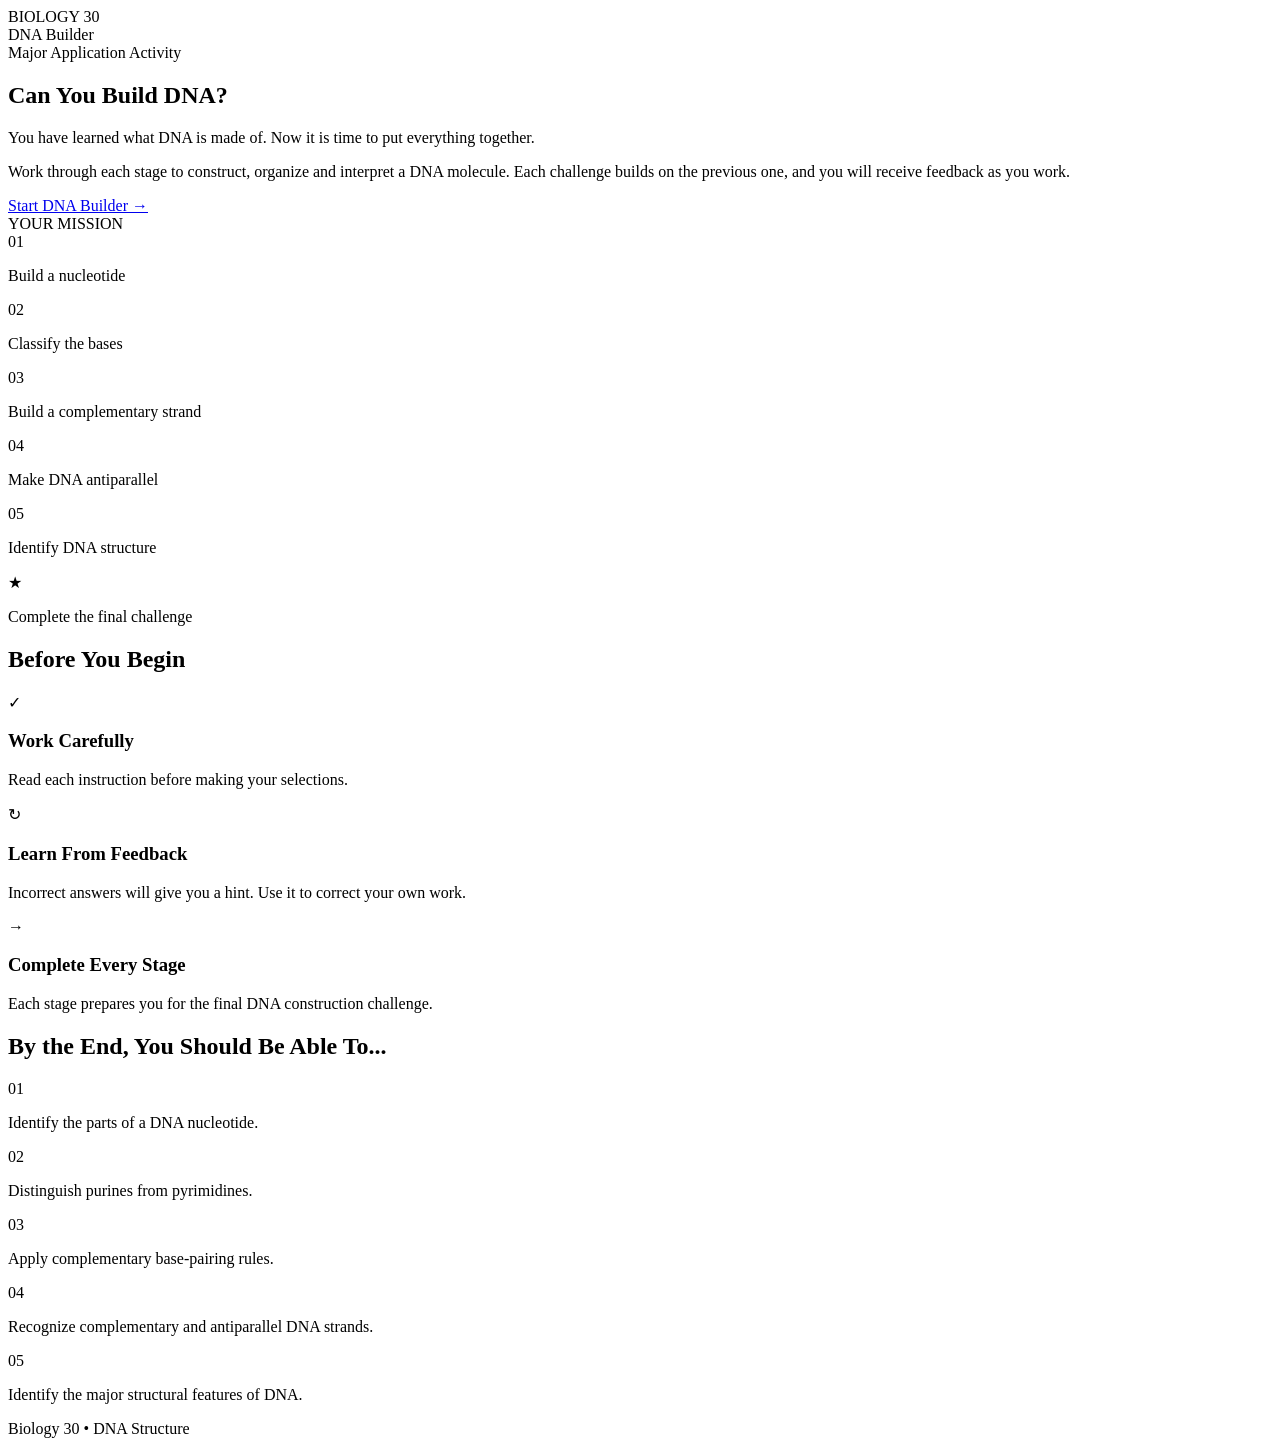
==== index.html @ e229ccb0 "Create index.html" ====
<!DOCTYPE html>
<html lang="en">
<head>
  <meta charset="UTF-8">
  <meta name="viewport" content="width=device-width, initial-scale=1.0">

  <title>Bio 30 DNA Builder</title>

  <link rel="stylesheet" href="style.css">
</head>

<body>

  <header class="site-header">
    <div class="header-inner">
      <div class="course-label">BIOLOGY 30</div>
      <div class="site-title">DNA Builder</div>
    </div>
  </header>


  <main class="home-page">

    <section class="hero">

      <div class="hero-text">

        <span class="eyebrow">Major Application Activity</span>

        <h1>Can You Build DNA?</h1>

        <p class="hero-intro">
          You have learned what DNA is made of. Now it is time to put
          everything together.
        </p>

        <p>
          Work through each stage to construct, organize and interpret
          a DNA molecule. Each challenge builds on the previous one,
          and you will receive feedback as you work.
        </p>

        <a href="stage1.html" class="primary-button">
          Start DNA Builder →
        </a>

      </div>


      <div class="dna-preview" aria-label="DNA molecule illustration">

        <div class="dna-label">YOUR MISSION</div>

        <div class="mission-card">
          <span class="mission-number">01</span>
          <p>Build a nucleotide</p>
        </div>

        <div class="mission-card">
          <span class="mission-number">02</span>
          <p>Classify the bases</p>
        </div>

        <div class="mission-card">
          <span class="mission-number">03</span>
          <p>Build a complementary strand</p>
        </div>

        <div class="mission-card">
          <span class="mission-number">04</span>
          <p>Make DNA antiparallel</p>
        </div>

        <div class="mission-card">
          <span class="mission-number">05</span>
          <p>Identify DNA structure</p>
        </div>

        <div class="mission-card final-card">
          <span class="mission-number">★</span>
          <p>Complete the final challenge</p>
        </div>

      </div>

    </section>


    <section class="before-you-begin">

      <h2>Before You Begin</h2>

      <div class="instruction-grid">

        <div class="instruction-card">
          <div class="instruction-icon">✓</div>
          <h3>Work Carefully</h3>
          <p>
            Read each instruction before making your selections.
          </p>
        </div>

        <div class="instruction-card">
          <div class="instruction-icon">↻</div>
          <h3>Learn From Feedback</h3>
          <p>
            Incorrect answers will give you a hint. Use it to correct
            your own work.
          </p>
        </div>

        <div class="instruction-card">
          <div class="instruction-icon">→</div>
          <h3>Complete Every Stage</h3>
          <p>
            Each stage prepares you for the final DNA construction
            challenge.
          </p>
        </div>

      </div>

    </section>


    <section class="learning-targets">

      <h2>By the End, You Should Be Able To...</h2>

      <div class="target-list">

        <div class="target">
          <span>01</span>
          <p>Identify the parts of a DNA nucleotide.</p>
        </div>

        <div class="target">
          <span>02</span>
          <p>Distinguish purines from pyrimidines.</p>
        </div>

        <div class="target">
          <span>03</span>
          <p>Apply complementary base-pairing rules.</p>
        </div>

        <div class="target">
          <span>04</span>
          <p>Recognize complementary and antiparallel DNA strands.</p>
        </div>

        <div class="target">
          <span>05</span>
          <p>Identify the major structural features of DNA.</p>
        </div>

      </div>

    </section>

  </main>


  <footer>
    Biology 30 • DNA Structure
  </footer>

  <script src="script.js"></script>

</body>
</html>
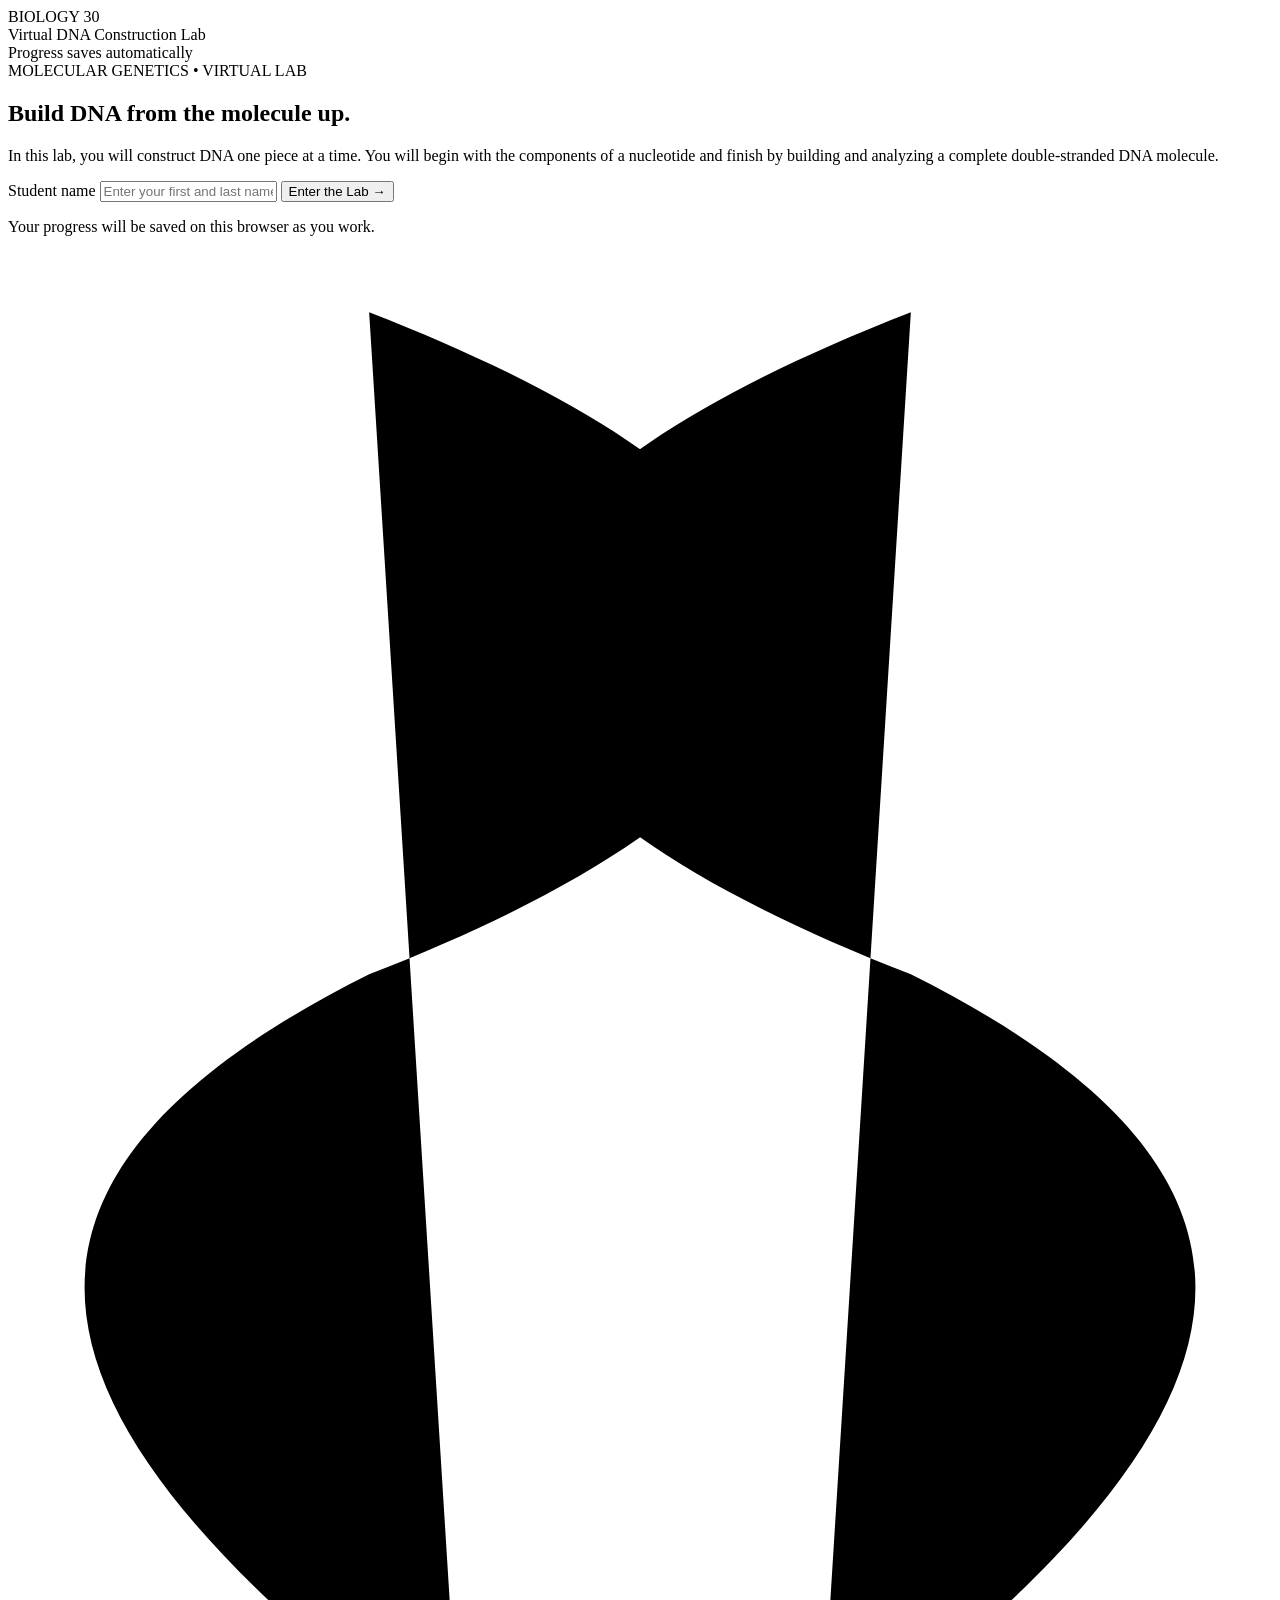
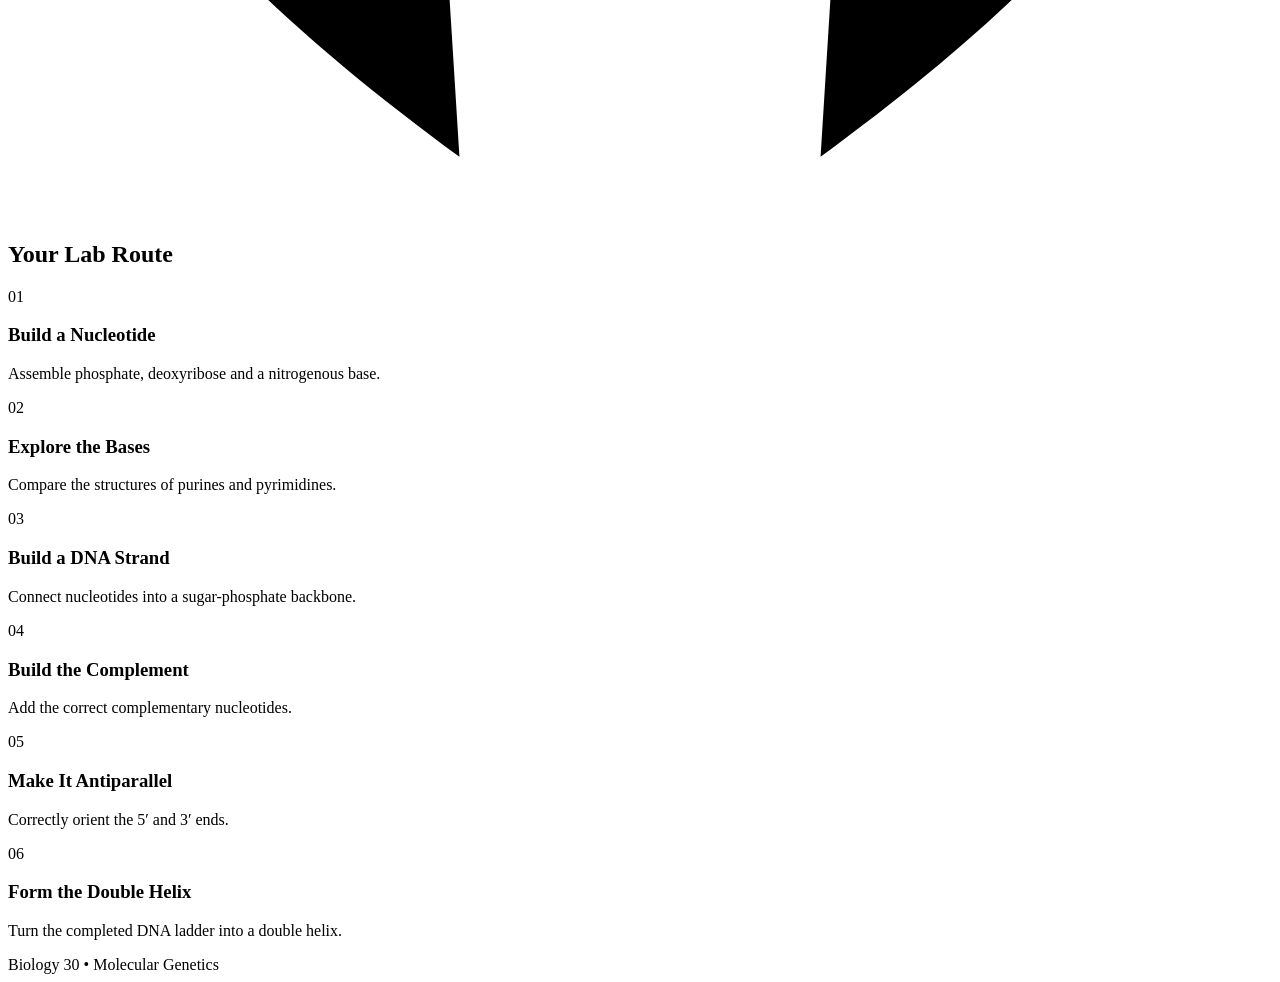
==== commit 84ad19fc: "Update index.html" ====
--- a/index.html
+++ b/index.html
@@ -1,171 +1,176 @@
 <!DOCTYPE html>
 <html lang="en">
+
 <head>
   <meta charset="UTF-8">
   <meta name="viewport" content="width=device-width, initial-scale=1.0">
 
-  <title>Bio 30 DNA Builder</title>
+  <title>Biology 30 | Virtual DNA Construction Lab</title>
 
   <link rel="stylesheet" href="style.css">
 </head>
 
-<body>
+<body data-page="home">
 
-  <header class="site-header">
-    <div class="header-inner">
+<header class="site-header">
+
+  <div class="header-inner">
+
+    <div>
       <div class="course-label">BIOLOGY 30</div>
-      <div class="site-title">DNA Builder</div>
+      <div class="site-title">Virtual DNA Construction Lab</div>
     </div>
-  </header>
+
+    <div class="save-status" id="save-status">
+      Progress saves automatically
+    </div>
+
+  </div>
+
+</header>
 
 
-  <main class="home-page">
+<main class="home-page">
 
-    <section class="hero">
+  <section class="hero">
 
-      <div class="hero-text">
+    <div class="hero-content">
 
-        <span class="eyebrow">Major Application Activity</span>
+      <span class="eyebrow">
+        MOLECULAR GENETICS • VIRTUAL LAB
+      </span>
 
-        <h1>Can You Build DNA?</h1>
+      <h1>
+        Build DNA from the molecule up.
+      </h1>
 
-        <p class="hero-intro">
-          You have learned what DNA is made of. Now it is time to put
-          everything together.
+      <p class="hero-intro">
+        In this lab, you will construct DNA one piece at a time.
+        You will begin with the components of a nucleotide and finish
+        by building and analyzing a complete double-stranded DNA molecule.
+      </p>
+
+
+      <div class="student-start-card">
+
+        <label for="student-name">
+          Student name
+        </label>
+
+        <input
+          type="text"
+          id="student-name"
+          placeholder="Enter your first and last name"
+          autocomplete="name"
+        >
+
+        <button
+          type="button"
+          id="start-lab"
+          class="primary-button"
+        >
+          Enter the Lab →
+        </button>
+
+        <p class="small-note">
+          Your progress will be saved on this browser as you work.
         </p>
-
-        <p>
-          Work through each stage to construct, organize and interpret
-          a DNA molecule. Each challenge builds on the previous one,
-          and you will receive feedback as you work.
-        </p>
-
-        <a href="stage1.html" class="primary-button">
-          Start DNA Builder →
-        </a>
 
       </div>
 
-
-      <div class="dna-preview" aria-label="DNA molecule illustration">
-
-        <div class="dna-label">YOUR MISSION</div>
-
-        <div class="mission-card">
-          <span class="mission-number">01</span>
-          <p>Build a nucleotide</p>
-        </div>
-
-        <div class="mission-card">
-          <span class="mission-number">02</span>
-          <p>Classify the bases</p>
-        </div>
-
-        <div class="mission-card">
-          <span class="mission-number">03</span>
-          <p>Build a complementary strand</p>
-        </div>
-
-        <div class="mission-card">
-          <span class="mission-number">04</span>
-          <p>Make DNA antiparallel</p>
-        </div>
-
-        <div class="mission-card">
-          <span class="mission-number">05</span>
-          <p>Identify DNA structure</p>
-        </div>
-
-        <div class="mission-card final-card">
-          <span class="mission-number">★</span>
-          <p>Complete the final challenge</p>
-        </div>
-
-      </div>
-
-    </section>
+    </div>
 
 
-    <section class="before-you-begin">
+    <div class="hero-dna-visual">
 
-      <h2>Before You Begin</h2>
+      <svg
+        viewBox="0 0 420 520"
+        class="hero-dna-svg"
+        role="img"
+        aria-label="Simplified DNA double helix"
+      >
 
-      <div class="instruction-grid">
+        <path
+          class="helix-backbone"
+          d="M120 20 C300 90 300 170 120 240 C-20 310 0 390 150 500"
+        />
 
-        <div class="instruction-card">
-          <div class="instruction-icon">✓</div>
-          <h3>Work Carefully</h3>
-          <p>
-            Read each instruction before making your selections.
-          </p>
-        </div>
+        <path
+          class="helix-backbone"
+          d="M300 20 C120 90 120 170 300 240 C440 310 420 390 270 500"
+        />
 
-        <div class="instruction-card">
-          <div class="instruction-icon">↻</div>
-          <h3>Learn From Feedback</h3>
-          <p>
-            Incorrect answers will give you a hint. Use it to correct
-            your own work.
-          </p>
-        </div>
+        <line x1="145" y1="55" x2="275" y2="55" class="helix-rung"/>
+        <line x1="205" y1="110" x2="215" y2="110" class="helix-rung"/>
+        <line x1="270" y1="165" x2="150" y2="165" class="helix-rung"/>
+        <line x1="250" y1="220" x2="170" y2="220" class="helix-rung"/>
+        <line x1="135" y1="280" x2="285" y2="280" class="helix-rung"/>
+        <line x1="185" y1="340" x2="235" y2="340" class="helix-rung"/>
+        <line x1="275" y1="400" x2="145" y2="400" class="helix-rung"/>
+        <line x1="245" y1="460" x2="175" y2="460" class="helix-rung"/>
 
-        <div class="instruction-card">
-          <div class="instruction-icon">→</div>
-          <h3>Complete Every Stage</h3>
-          <p>
-            Each stage prepares you for the final DNA construction
-            challenge.
-          </p>
-        </div>
+      </svg>
 
-      </div>
+    </div>
 
-    </section>
+  </section>
 
 
-    <section class="learning-targets">
 
-      <h2>By the End, You Should Be Able To...</h2>
+  <section class="lab-route">
 
-      <div class="target-list">
+    <h2>Your Lab Route</h2>
 
-        <div class="target">
-          <span>01</span>
-          <p>Identify the parts of a DNA nucleotide.</p>
-        </div>
+    <div class="route-grid">
 
-        <div class="target">
-          <span>02</span>
-          <p>Distinguish purines from pyrimidines.</p>
-        </div>
+      <article class="route-card">
+        <span class="route-number">01</span>
+        <h3>Build a Nucleotide</h3>
+        <p>Assemble phosphate, deoxyribose and a nitrogenous base.</p>
+      </article>
 
-        <div class="target">
-          <span>03</span>
-          <p>Apply complementary base-pairing rules.</p>
-        </div>
+      <article class="route-card">
+        <span class="route-number">02</span>
+        <h3>Explore the Bases</h3>
+        <p>Compare the structures of purines and pyrimidines.</p>
+      </article>
 
-        <div class="target">
-          <span>04</span>
-          <p>Recognize complementary and antiparallel DNA strands.</p>
-        </div>
+      <article class="route-card">
+        <span class="route-number">03</span>
+        <h3>Build a DNA Strand</h3>
+        <p>Connect nucleotides into a sugar-phosphate backbone.</p>
+      </article>
 
-        <div class="target">
-          <span>05</span>
-          <p>Identify the major structural features of DNA.</p>
-        </div>
+      <article class="route-card">
+        <span class="route-number">04</span>
+        <h3>Build the Complement</h3>
+        <p>Add the correct complementary nucleotides.</p>
+      </article>
 
-      </div>
+      <article class="route-card">
+        <span class="route-number">05</span>
+        <h3>Make It Antiparallel</h3>
+        <p>Correctly orient the 5′ and 3′ ends.</p>
+      </article>
 
-    </section>
+      <article class="route-card">
+        <span class="route-number">06</span>
+        <h3>Form the Double Helix</h3>
+        <p>Turn the completed DNA ladder into a double helix.</p>
+      </article>
 
-  </main>
+    </div>
+
+  </section>
+
+</main>
 
 
-  <footer>
-    Biology 30 • DNA Structure
-  </footer>
+<footer>
+  Biology 30 • Molecular Genetics
+</footer>
 
-  <script src="script.js"></script>
+<script src="script.js"></script>
 
 </body>
 </html>
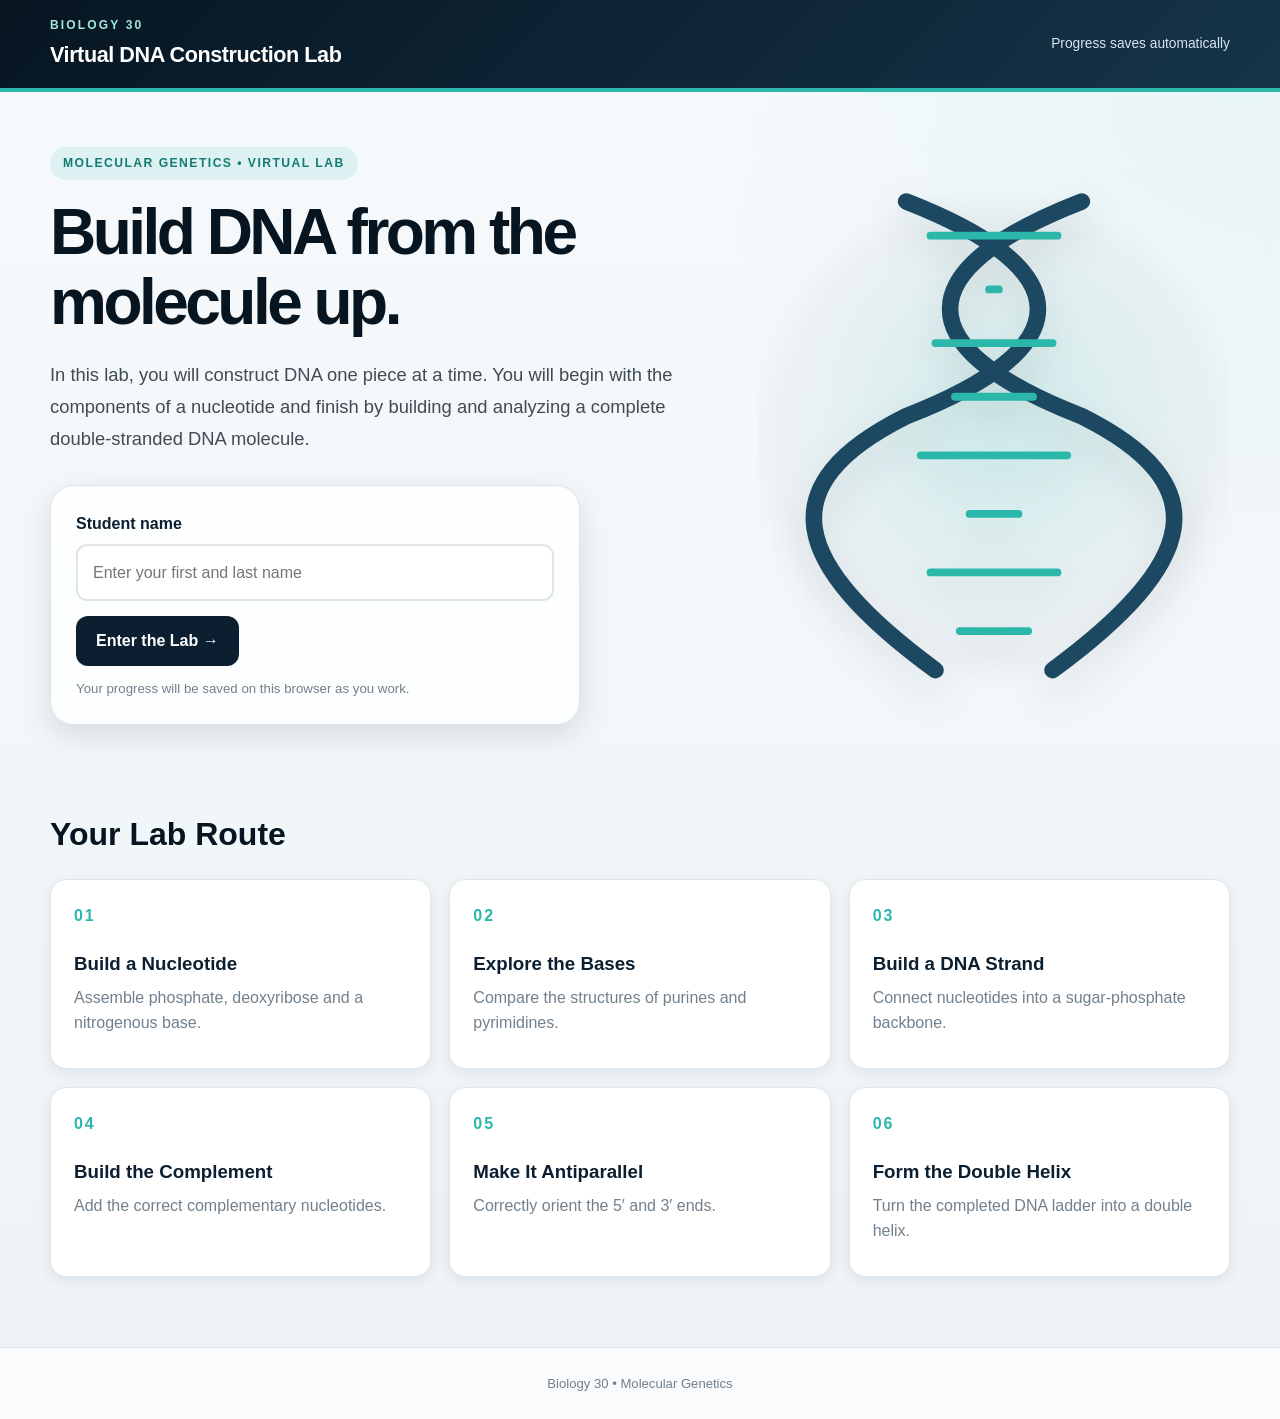
==== commit 5663d755: "Update index.html" ====
--- a/index.html
+++ b/index.html
@@ -53,30 +53,76 @@
 
       <div class="student-start-card">
 
-        <label for="student-name">
-          Student name
-        </label>
-
-        <input
-          type="text"
-          id="student-name"
-          placeholder="Enter your first and last name"
-          autocomplete="name"
-        >
-
-        <button
-          type="button"
-          id="start-lab"
-          class="primary-button"
-        >
-          Enter the Lab →
-        </button>
-
-        <p class="small-note">
-          Your progress will be saved on this browser as you work.
-        </p>
-
-      </div>
+  <!-- SAVED WORK PANEL -->
+  <div id="saved-work-panel" hidden>
+
+    <div class="saved-work-badge">
+      Saved lab found
+    </div>
+
+    <h2>Continue your DNA lab?</h2>
+
+    <p>
+      Saved work was found for:
+      <strong id="saved-student-name"></strong>
+    </p>
+
+    <p class="small-note">
+      Continue the saved lab, or start a new lab for another student.
+    </p>
+
+    <div class="saved-work-actions">
+
+      <button
+        type="button"
+        id="continue-lab"
+        class="primary-button"
+      >
+        Continue Saved Lab →
+      </button>
+
+      <button
+        type="button"
+        id="new-lab"
+        class="secondary-button"
+      >
+        Start New Lab
+      </button>
+
+    </div>
+
+  </div>
+
+
+  <!-- NEW STUDENT PANEL -->
+  <div id="new-student-panel">
+
+    <label for="student-name">
+      Student name
+    </label>
+
+    <input
+      type="text"
+      id="student-name"
+      placeholder="Enter your first and last name"
+      autocomplete="name"
+    >
+
+    <button
+      type="button"
+      id="start-lab"
+      class="primary-button"
+    >
+      Enter the Lab →
+    </button>
+
+    <p class="small-note">
+      Your progress will be saved on this browser as you work.
+    </p>
+
+  </div>
+
+</div>
 
     </div>
 
--- a/style.css
+++ b/style.css
@@ -0,0 +1,2723 @@
+/* =========================================================
+   BIOLOGY 30 — VIRTUAL DNA CONSTRUCTION LAB
+   style.css
+   ========================================================= */
+
+
+/* =========================================================
+   1. ROOT / COLOUR SYSTEM
+   ========================================================= */
+
+:root {
+  --navy-950: #071521;
+  --navy-900: #0b1f30;
+  --navy-850: #10283b;
+  --navy-800: #153449;
+  --navy-700: #1d4861;
+
+  --teal-500: #2bb7a9;
+  --teal-400: #48c9bb;
+  --teal-200: #a5e8df;
+
+  --blue-500: #4c8fd8;
+  --blue-200: #b8d6f4;
+
+  --purple-500: #8869c7;
+  --purple-200: #d5c9ef;
+
+  --gold-500: #d7a84a;
+  --gold-200: #f2ddb0;
+
+  --coral-500: #d96c67;
+  --coral-200: #f1c2bf;
+
+  --green-500: #4ca878;
+  --green-100: #daf0e4;
+
+  --red-500: #c95c63;
+  --red-100: #f7dfe1;
+
+  --amber-500: #c49439;
+  --amber-100: #f6ebd0;
+
+  --white: #ffffff;
+  --off-white: #f7fafc;
+  --paper: #fbfcfd;
+
+  --grey-50: #f7f9fb;
+  --grey-100: #eef2f5;
+  --grey-200: #dfe6eb;
+  --grey-300: #c8d2da;
+  --grey-500: #71808c;
+  --grey-700: #3f4c56;
+  --grey-900: #18212a;
+
+  --shadow-sm: 0 4px 14px rgba(7, 21, 33, 0.08);
+  --shadow-md: 0 10px 30px rgba(7, 21, 33, 0.12);
+  --shadow-lg: 0 18px 48px rgba(7, 21, 33, 0.18);
+
+  --radius-sm: 10px;
+  --radius-md: 16px;
+  --radius-lg: 24px;
+
+  --transition: 180ms ease;
+}
+
+
+/* =========================================================
+   2. GLOBAL RESET
+   ========================================================= */
+
+* {
+  box-sizing: border-box;
+}
+
+html {
+  scroll-behavior: smooth;
+}
+
+body {
+  margin: 0;
+  min-height: 100vh;
+  font-family:
+    Inter,
+    "Segoe UI",
+    Arial,
+    Helvetica,
+    sans-serif;
+  background:
+    radial-gradient(
+      circle at top right,
+      rgba(43, 183, 169, 0.08),
+      transparent 32%
+    ),
+    linear-gradient(
+      180deg,
+      #f7fafc 0%,
+      #edf3f7 100%
+    );
+  color: var(--grey-900);
+  line-height: 1.6;
+}
+
+button,
+input,
+textarea,
+select {
+  font: inherit;
+}
+
+button,
+a {
+  -webkit-tap-highlight-color: transparent;
+}
+
+button {
+  cursor: pointer;
+}
+
+a {
+  color: inherit;
+  text-decoration: none;
+}
+
+svg {
+  display: block;
+}
+
+img,
+svg {
+  max-width: 100%;
+}
+
+h1,
+h2,
+h3,
+p {
+  margin-top: 0;
+}
+
+h1 {
+  line-height: 1.08;
+}
+
+h2,
+h3 {
+  line-height: 1.2;
+}
+
+
+/* =========================================================
+   3. HEADER
+   ========================================================= */
+
+.site-header {
+  background:
+    linear-gradient(
+      135deg,
+      var(--navy-950),
+      var(--navy-800)
+    );
+  color: var(--white);
+  border-bottom: 4px solid var(--teal-500);
+}
+
+.header-inner {
+  width: min(1180px, calc(100% - 40px));
+  margin: 0 auto;
+  min-height: 88px;
+
+  display: flex;
+  align-items: center;
+  justify-content: space-between;
+  gap: 30px;
+}
+
+.course-label {
+  margin-bottom: 3px;
+  color: var(--teal-200);
+  font-size: 0.75rem;
+  font-weight: 800;
+  letter-spacing: 0.18em;
+}
+
+.site-title {
+  font-size: 1.35rem;
+  font-weight: 750;
+  letter-spacing: -0.02em;
+}
+
+.save-status {
+  display: flex;
+  align-items: center;
+  gap: 12px;
+
+  color: #d8e6ee;
+  font-size: 0.86rem;
+}
+
+#student-display {
+  font-weight: 700;
+  color: var(--white);
+}
+
+
+/* =========================================================
+   4. SHARED PAGE CONTAINERS
+   ========================================================= */
+
+.home-page,
+.lab-page,
+.completion-page {
+  width: min(1180px, calc(100% - 40px));
+  margin: 0 auto;
+}
+
+.lab-page {
+  padding: 42px 0 65px;
+}
+
+.completion-page {
+  padding: 55px 0 70px;
+}
+
+
+/* =========================================================
+   5. HOME PAGE HERO
+   ========================================================= */
+
+.hero {
+  min-height: 590px;
+  display: grid;
+  grid-template-columns: minmax(0, 1.15fr) minmax(330px, 0.85fr);
+  align-items: center;
+  gap: 70px;
+  padding: 55px 0 45px;
+}
+
+.hero-content {
+  max-width: 690px;
+}
+
+.eyebrow,
+.stage-number,
+.completion-label {
+  display: inline-flex;
+  align-items: center;
+
+  margin-bottom: 18px;
+  padding: 7px 13px;
+
+  border-radius: 999px;
+
+  background: rgba(43, 183, 169, 0.12);
+  color: #147b73;
+
+  font-size: 0.76rem;
+  font-weight: 850;
+  letter-spacing: 0.12em;
+}
+
+.hero h1 {
+  max-width: 690px;
+  margin-bottom: 22px;
+
+  color: var(--navy-950);
+  font-size: clamp(2.8rem, 5vw, 5rem);
+  letter-spacing: -0.055em;
+}
+
+.hero-intro {
+  max-width: 670px;
+  margin-bottom: 30px;
+
+  color: var(--grey-700);
+  font-size: 1.15rem;
+  line-height: 1.75;
+}
+
+
+/* =========================================================
+   6. STUDENT START CARD
+   ========================================================= */
+
+.student-start-card {
+  max-width: 530px;
+  padding: 25px;
+
+  border: 1px solid var(--grey-200);
+  border-radius: var(--radius-lg);
+
+  background: rgba(255, 255, 255, 0.88);
+  box-shadow: var(--shadow-md);
+}
+
+.student-start-card label {
+  display: block;
+  margin-bottom: 7px;
+
+  color: var(--navy-900);
+  font-weight: 750;
+}
+
+.student-start-card input {
+  width: 100%;
+  margin-bottom: 15px;
+  padding: 14px 15px;
+
+  border: 2px solid var(--grey-200);
+  border-radius: 12px;
+
+  background: var(--white);
+  color: var(--grey-900);
+
+  outline: none;
+  transition: border-color var(--transition), box-shadow var(--transition);
+}
+
+.student-start-card input:focus {
+  border-color: var(--teal-500);
+  box-shadow: 0 0 0 4px rgba(43, 183, 169, 0.12);
+}
+
+.small-note {
+  margin: 12px 0 0;
+  color: var(--grey-500);
+  font-size: 0.83rem;
+}
+
+
+/* =========================================================
+   7. HOME DNA HERO VISUAL
+   ========================================================= */
+
+.hero-dna-visual {
+  min-height: 500px;
+  display: flex;
+  align-items: center;
+  justify-content: center;
+
+  padding: 20px;
+
+  border-radius: 34px;
+
+  background:
+    radial-gradient(
+      circle,
+      rgba(43, 183, 169, 0.16),
+      rgba(11, 31, 48, 0.03) 60%,
+      transparent 70%
+    );
+}
+
+.hero-dna-svg {
+  width: min(100%, 410px);
+  filter: drop-shadow(0 16px 18px rgba(7, 21, 33, 0.10));
+}
+
+.helix-backbone {
+  fill: none;
+  stroke: var(--navy-700);
+  stroke-width: 17;
+  stroke-linecap: round;
+}
+
+.helix-rung {
+  stroke: var(--teal-500);
+  stroke-width: 8;
+  stroke-linecap: round;
+}
+
+
+/* =========================================================
+   8. LAB ROUTE
+   ========================================================= */
+
+.lab-route {
+  padding: 45px 0 70px;
+}
+
+.lab-route > h2 {
+  margin-bottom: 25px;
+  color: var(--navy-950);
+  font-size: 2rem;
+}
+
+.route-grid {
+  display: grid;
+  grid-template-columns: repeat(3, 1fr);
+  gap: 18px;
+}
+
+.route-card {
+  min-height: 190px;
+  padding: 23px;
+
+  border: 1px solid var(--grey-200);
+  border-radius: var(--radius-md);
+
+  background: var(--white);
+  box-shadow: var(--shadow-sm);
+
+  transition:
+    transform var(--transition),
+    box-shadow var(--transition),
+    border-color var(--transition);
+}
+
+.route-card:hover {
+  transform: translateY(-3px);
+  border-color: var(--teal-200);
+  box-shadow: var(--shadow-md);
+}
+
+.route-number {
+  display: inline-block;
+  margin-bottom: 25px;
+
+  color: var(--teal-500);
+  font-weight: 900;
+  letter-spacing: 0.12em;
+}
+
+.route-card h3 {
+  margin-bottom: 9px;
+  color: var(--navy-900);
+}
+
+.route-card p {
+  margin-bottom: 0;
+  color: var(--grey-500);
+}
+
+
+/* =========================================================
+   9. PROGRESS BAR
+   ========================================================= */
+
+.progress-wrapper {
+  width: min(1180px, calc(100% - 40px));
+  margin: 30px auto 0;
+}
+
+.progress-label {
+  display: flex;
+  justify-content: space-between;
+  gap: 20px;
+
+  margin-bottom: 8px;
+
+  color: var(--grey-700);
+  font-size: 0.86rem;
+}
+
+.progress-bar {
+  width: 100%;
+  height: 9px;
+
+  overflow: hidden;
+
+  border-radius: 999px;
+
+  background: var(--grey-200);
+}
+
+.progress-fill {
+  height: 100%;
+  border-radius: inherit;
+
+  background:
+    linear-gradient(
+      90deg,
+      var(--teal-500),
+      #67d1c6
+    );
+
+  transition: width 500ms ease;
+}
+
+.progress-1 { width: 16.66%; }
+.progress-2 { width: 33.33%; }
+.progress-3 { width: 50%; }
+.progress-4 { width: 66.66%; }
+.progress-5 { width: 83.33%; }
+.progress-6 { width: 100%; }
+
+
+/* =========================================================
+   10. STAGE HEADINGS
+   ========================================================= */
+
+.stage-heading {
+  max-width: 820px;
+  margin-bottom: 35px;
+}
+
+.stage-heading h1 {
+  margin-bottom: 15px;
+
+  color: var(--navy-950);
+  font-size: clamp(2.25rem, 4vw, 3.5rem);
+  letter-spacing: -0.04em;
+}
+
+.stage-heading p {
+  margin-bottom: 0;
+
+  color: var(--grey-700);
+  font-size: 1.05rem;
+  line-height: 1.75;
+}
+
+.final-heading .stage-number {
+  background: rgba(215, 168, 74, 0.18);
+  color: #87631e;
+}
+
+
+/* =========================================================
+   11. SHARED LAB PANELS
+   ========================================================= */
+
+.lab-workspace,
+.base-lab,
+.strand-lab,
+.double-strand-lab,
+.orientation-lab,
+.helix-lab,
+.final-lab-workspace {
+  margin-bottom: 32px;
+  padding: 28px;
+
+  border: 1px solid var(--grey-200);
+  border-radius: var(--radius-lg);
+
+  background: rgba(255, 255, 255, 0.95);
+  box-shadow: var(--shadow-md);
+}
+
+
+/* =========================================================
+   12. STAGE 1 — PARTS TRAY + CONSTRUCTION
+   ========================================================= */
+
+.lab-workspace {
+  display: grid;
+  grid-template-columns: 290px minmax(0, 1fr);
+  gap: 28px;
+}
+
+.parts-tray {
+  padding: 20px;
+
+  border: 1px solid var(--grey-200);
+  border-radius: var(--radius-md);
+
+  background: var(--grey-50);
+}
+
+.parts-tray h2 {
+  margin-bottom: 6px;
+  color: var(--navy-900);
+  font-size: 1.1rem;
+}
+
+.parts-tray > p {
+  margin-bottom: 20px;
+  color: var(--grey-500);
+  font-size: 0.88rem;
+}
+
+.molecule-piece {
+  width: 100%;
+  display: grid;
+  grid-template-columns: 76px 1fr;
+  align-items: center;
+  gap: 14px;
+
+  margin-bottom: 12px;
+  padding: 12px;
+
+  border: 2px solid var(--grey-200);
+  border-radius: 14px;
+
+  background: var(--white);
+  color: var(--navy-900);
+
+  text-align: left;
+  font-weight: 700;
+
+  transition:
+    transform var(--transition),
+    border-color var(--transition),
+    background var(--transition);
+}
+
+.molecule-piece:hover,
+.molecule-piece:focus-visible {
+  transform: translateY(-2px);
+  border-color: var(--teal-500);
+  background: #f9fffe;
+}
+
+.molecule-piece svg {
+  width: 68px;
+  height: 68px;
+}
+
+.phosphate-shape {
+  fill: var(--gold-200);
+  stroke: var(--gold-500);
+  stroke-width: 5;
+}
+
+.sugar-shape {
+  fill: var(--blue-200);
+  stroke: var(--blue-500);
+  stroke-width: 5;
+}
+
+.base-shape {
+  stroke-width: 4;
+}
+
+.base-a {
+  background: rgba(43, 183, 169, 0.13);
+  border-color: var(--teal-500);
+  color: #106f68;
+}
+
+.base-t {
+  background: rgba(217, 108, 103, 0.13);
+  border-color: var(--coral-500);
+  color: #9f403c;
+}
+
+.base-c {
+  background: rgba(76, 143, 216, 0.13);
+  border-color: var(--blue-500);
+  color: #2c6aa8;
+}
+
+.base-g {
+  background: rgba(136, 105, 199, 0.13);
+  border-color: var(--purple-500);
+  color: #6549a0;
+}
+
+svg .base-a {
+  fill: var(--teal-200);
+  stroke: var(--teal-500);
+}
+
+.distractor-shape {
+  fill: var(--grey-200);
+  stroke: var(--grey-500);
+  stroke-width: 5;
+}
+
+.molecule-symbol {
+  fill: var(--navy-950);
+  font-size: 29px;
+  font-weight: 900;
+}
+
+.distractor-piece {
+  opacity: 0.72;
+}
+
+.construction-zone {
+  min-height: 430px;
+
+  display: flex;
+  flex-direction: column;
+
+  padding: 25px;
+
+  border: 2px dashed #bdd0da;
+  border-radius: var(--radius-md);
+
+  background:
+    linear-gradient(
+      180deg,
+      #fbfdfe,
+      #f1f6f8
+    );
+}
+
+.workspace-label {
+  margin-bottom: 36px;
+
+  color: var(--grey-500);
+  font-size: 0.78rem;
+  font-weight: 850;
+  letter-spacing: 0.12em;
+  text-transform: uppercase;
+}
+
+.nucleotide-workbench {
+  flex: 1;
+
+  display: flex;
+  align-items: center;
+  justify-content: center;
+  gap: 18px;
+}
+
+.molecule-drop-zone {
+  width: 170px;
+  height: 170px;
+
+  display: flex;
+  align-items: center;
+  justify-content: center;
+
+  padding: 18px;
+
+  border: 3px dashed var(--grey-300);
+  border-radius: 18px;
+
+  background: rgba(255, 255, 255, 0.8);
+
+  color: var(--grey-500);
+  text-align: center;
+
+  transition:
+    border-color var(--transition),
+    background var(--transition),
+    transform var(--transition);
+}
+
+.molecule-drop-zone.drag-over {
+  transform: scale(1.03);
+  border-color: var(--teal-500);
+  background: rgba(43, 183, 169, 0.08);
+}
+
+.molecule-drop-zone.correct {
+  border-style: solid;
+  border-color: var(--green-500);
+  background: var(--green-100);
+}
+
+.molecule-drop-zone.incorrect {
+  border-color: var(--red-500);
+  background: var(--red-100);
+}
+
+.connection-point {
+  color: var(--grey-300);
+  font-size: 2rem;
+  font-weight: 700;
+}
+
+
+/* =========================================================
+   13. STAGE 2 — BASE STRUCTURES
+   ========================================================= */
+
+.base-parts-tray {
+  display: grid;
+  grid-template-columns: repeat(4, 1fr);
+  gap: 15px;
+  margin-bottom: 28px;
+}
+
+.visual-base-card {
+  min-height: 205px;
+
+  display: flex;
+  flex-direction: column;
+  align-items: center;
+  justify-content: center;
+
+  padding: 18px;
+
+  border: 2px solid var(--grey-200);
+  border-radius: var(--radius-md);
+
+  background: var(--white);
+  color: var(--navy-900);
+
+  transition:
+    transform var(--transition),
+    box-shadow var(--transition),
+    border-color var(--transition);
+}
+
+.visual-base-card:hover {
+  transform: translateY(-3px);
+  border-color: var(--teal-500);
+  box-shadow: var(--shadow-sm);
+}
+
+.visual-base-card svg {
+  width: 145px;
+  height: 105px;
+  margin-bottom: 8px;
+}
+
+.visual-base-card strong {
+  margin-bottom: 2px;
+}
+
+.visual-base-card > span {
+  color: var(--grey-500);
+  font-weight: 850;
+}
+
+.ring-shape {
+  fill: rgba(43, 183, 169, 0.11);
+  stroke: var(--navy-700);
+  stroke-width: 5;
+}
+
+.classification-workspace {
+  display: grid;
+  grid-template-columns: 1fr 1fr;
+  gap: 22px;
+
+  margin-bottom: 24px;
+}
+
+.classification-zone {
+  padding: 22px;
+
+  border: 2px solid var(--grey-200);
+  border-radius: var(--radius-md);
+
+  background: var(--grey-50);
+}
+
+.classification-zone h2 {
+  margin-bottom: 5px;
+  color: var(--navy-900);
+}
+
+.ring-key {
+  margin-bottom: 18px;
+  color: var(--grey-500);
+  font-size: 0.88rem;
+}
+
+.base-drop-area {
+  min-height: 190px;
+
+  display: flex;
+  flex-wrap: wrap;
+  align-items: center;
+  justify-content: center;
+  gap: 12px;
+
+  padding: 20px;
+
+  border: 3px dashed var(--grey-300);
+  border-radius: 15px;
+
+  background: var(--white);
+
+  color: var(--grey-500);
+}
+
+.base-drop-area.drag-over {
+  border-color: var(--teal-500);
+  background: rgba(43, 183, 169, 0.07);
+}
+
+
+/* =========================================================
+   14. STAGE 3 — BUILD A DNA STRAND
+   ========================================================= */
+
+.strand-lab {
+  display: grid;
+  grid-template-columns: 235px minmax(0, 1fr);
+  gap: 28px;
+}
+
+.nucleotide-tray {
+  padding: 20px;
+
+  border: 1px solid var(--grey-200);
+  border-radius: var(--radius-md);
+
+  background: var(--grey-50);
+}
+
+.nucleotide-tray h2 {
+  margin-bottom: 18px;
+  color: var(--navy-900);
+  font-size: 1.05rem;
+}
+
+.mini-nucleotide {
+  display: grid;
+  grid-template-columns: 42px 42px 42px;
+  align-items: center;
+  justify-content: center;
+  gap: 5px;
+
+  margin-bottom: 12px;
+  padding: 12px 9px;
+
+  border: 2px solid var(--grey-200);
+  border-radius: 13px;
+
+  background: var(--white);
+
+  cursor: grab;
+  user-select: none;
+
+  transition:
+    transform var(--transition),
+    border-color var(--transition);
+}
+
+.mini-nucleotide:hover {
+  transform: translateX(3px);
+  border-color: var(--teal-500);
+}
+
+.mini-phosphate,
+.backbone-unit:not(.sugar) {
+  width: 40px;
+  height: 40px;
+
+  display: inline-flex;
+  align-items: center;
+  justify-content: center;
+
+  border: 3px solid var(--gold-500);
+  border-radius: 50%;
+
+  background: var(--gold-200);
+
+  color: #6e5119;
+  font-weight: 900;
+}
+
+.mini-sugar,
+.backbone-unit.sugar {
+  width: 42px;
+  height: 42px;
+
+  display: inline-flex;
+  align-items: center;
+  justify-content: center;
+
+  background: var(--blue-200);
+
+  color: #2d669e;
+  font-weight: 900;
+
+  clip-path: polygon(
+    50% 0%,
+    100% 38%,
+    82% 100%,
+    18% 100%,
+    0% 38%
+  );
+}
+
+.mini-base,
+.dna-base {
+  min-width: 42px;
+  height: 42px;
+
+  display: inline-flex;
+  align-items: center;
+  justify-content: center;
+
+  padding: 0 10px;
+
+  border: 2px solid;
+  border-radius: 10px;
+
+  font-weight: 900;
+}
+
+.strand-workbench {
+  min-height: 430px;
+  padding: 25px;
+
+  border: 2px dashed var(--grey-300);
+  border-radius: var(--radius-md);
+
+  background:
+    linear-gradient(
+      180deg,
+      #fbfdfe,
+      #f0f5f7
+    );
+}
+
+.strand-direction {
+  display: flex;
+  justify-content: space-between;
+
+  margin-bottom: 40px;
+
+  color: var(--navy-700);
+  font-weight: 850;
+}
+
+.primary-strand-builder {
+  display: grid;
+  grid-template-columns: repeat(6, 1fr);
+  gap: 9px;
+
+  margin-bottom: 35px;
+}
+
+.strand-slot {
+  min-height: 150px;
+
+  display: flex;
+  align-items: center;
+  justify-content: center;
+
+  border: 3px dashed var(--grey-300);
+  border-radius: 14px;
+
+  background: rgba(255, 255, 255, 0.85);
+
+  transition:
+    border-color var(--transition),
+    background var(--transition);
+}
+
+.strand-slot.drag-over {
+  border-color: var(--teal-500);
+  background: rgba(43, 183, 169, 0.08);
+}
+
+.target-sequence {
+  padding: 16px 20px;
+
+  border-left: 4px solid var(--teal-500);
+  border-radius: 8px;
+
+  background: rgba(43, 183, 169, 0.08);
+
+  color: var(--grey-700);
+}
+
+.target-sequence strong {
+  margin-left: 8px;
+  color: var(--navy-950);
+  letter-spacing: 0.08em;
+}
+
+
+/* =========================================================
+   15. STAGE 4 — COMPLEMENTARY DNA
+   ========================================================= */
+
+.double-strand-lab {
+  text-align: center;
+}
+
+.dna-ladder-builder {
+  max-width: 960px;
+  margin: 10px auto 30px;
+  padding: 28px 25px;
+
+  border: 1px solid var(--grey-200);
+  border-radius: var(--radius-md);
+
+  background:
+    linear-gradient(
+      180deg,
+      #f7fbfc,
+      #eef5f7
+    );
+}
+
+.strand-end-labels {
+  display: flex;
+  justify-content: space-between;
+
+  margin: 0 8px 15px;
+
+  color: var(--navy-700);
+  font-size: 1.1rem;
+  font-weight: 900;
+}
+
+.template-dna-row,
+.complementary-strand-builder,
+.hydrogen-bond-layer {
+  display: grid;
+  grid-template-columns: repeat(6, 1fr);
+  gap: 12px;
+}
+
+.template-dna-row {
+  margin-bottom: 9px;
+}
+
+.built-nucleotide {
+  min-width: 0;
+
+  display: grid;
+  grid-template-columns: 32px 34px minmax(38px, 1fr);
+  align-items: center;
+  justify-content: center;
+  gap: 4px;
+
+  padding: 8px 5px;
+
+  border-radius: 12px;
+
+  background: var(--white);
+  box-shadow: var(--shadow-sm);
+}
+
+.built-nucleotide .backbone-unit {
+  width: 31px;
+  height: 31px;
+  font-size: 0.75rem;
+}
+
+.built-nucleotide .dna-base {
+  min-width: 38px;
+  height: 34px;
+}
+
+.hydrogen-bond-layer {
+  min-height: 53px;
+  align-items: center;
+  margin-bottom: 9px;
+}
+
+.bond-zone {
+  min-height: 45px;
+  position: relative;
+}
+
+.bond-zone::after {
+  content: "···";
+  color: var(--grey-300);
+  font-size: 1.7rem;
+  font-weight: 900;
+  letter-spacing: 0.08em;
+}
+
+.bond-zone.connected::after {
+  color: var(--teal-500);
+}
+
+.complement-slot {
+  min-height: 78px;
+
+  display: flex;
+  align-items: center;
+  justify-content: center;
+
+  border: 3px dashed var(--grey-300);
+  border-radius: 12px;
+
+  background: var(--white);
+}
+
+.complement-slot.selected {
+  border-color: var(--teal-500);
+  background: rgba(43, 183, 169, 0.08);
+}
+
+.nucleotide-bank {
+  display: flex;
+  flex-wrap: wrap;
+  align-items: center;
+  justify-content: center;
+  gap: 12px;
+
+  margin: 25px 0;
+}
+
+.nucleotide-bank h2 {
+  width: 100%;
+  margin-bottom: 5px;
+
+  color: var(--navy-900);
+  font-size: 1rem;
+}
+
+.base-choice {
+  width: 62px;
+  height: 62px;
+
+  border: 3px solid;
+  border-radius: 14px;
+
+  font-size: 1.25rem;
+  font-weight: 900;
+
+  transition:
+    transform var(--transition),
+    box-shadow var(--transition);
+}
+
+.base-choice:hover {
+  transform: translateY(-3px);
+  box-shadow: var(--shadow-sm);
+}
+
+
+/* =========================================================
+   16. STAGE 5 — ANTIPARALLEL ORIENTATION
+   ========================================================= */
+
+.orientation-lab {
+  display: grid;
+  grid-template-columns: 190px minmax(0, 1fr);
+  gap: 30px;
+}
+
+.orientation-controls {
+  padding: 20px;
+
+  border: 1px solid var(--grey-200);
+  border-radius: var(--radius-md);
+
+  background: var(--grey-50);
+}
+
+.orientation-controls h2 {
+  margin-bottom: 20px;
+
+  color: var(--navy-900);
+  font-size: 1rem;
+}
+
+.direction-piece {
+  width: 100%;
+  margin-bottom: 12px;
+  padding: 15px;
+
+  border: 2px solid var(--navy-700);
+  border-radius: 12px;
+
+  background: var(--white);
+  color: var(--navy-900);
+
+  font-size: 1.25rem;
+  font-weight: 900;
+
+  transition:
+    transform var(--transition),
+    background var(--transition);
+}
+
+.direction-piece:hover {
+  transform: translateY(-2px);
+  background: rgba(43, 183, 169, 0.07);
+}
+
+.orientation-model {
+  min-height: 350px;
+
+  display: flex;
+  flex-direction: column;
+  justify-content: center;
+
+  padding: 35px 28px;
+
+  border: 2px dashed var(--grey-300);
+  border-radius: var(--radius-md);
+
+  background: #f8fbfc;
+}
+
+.orientation-row {
+  display: grid;
+  grid-template-columns: 75px minmax(0, 1fr) 75px;
+  align-items: center;
+  gap: 18px;
+}
+
+.direction-drop {
+  width: 66px;
+  height: 66px;
+
+  display: flex;
+  align-items: center;
+  justify-content: center;
+
+  border: 3px dashed var(--grey-300);
+  border-radius: 13px;
+
+  background: var(--white);
+
+  color: var(--grey-500);
+  font-size: 1.2rem;
+  font-weight: 900;
+}
+
+.direction-drop.correct {
+  border-style: solid;
+  border-color: var(--green-500);
+  background: var(--green-100);
+  color: #2f7552;
+}
+
+.strand-sequence {
+  padding: 18px 12px;
+
+  border-radius: 12px;
+
+  background: var(--navy-900);
+  color: var(--white);
+
+  font-family: "Courier New", monospace;
+  font-size: clamp(0.95rem, 2vw, 1.3rem);
+  font-weight: 800;
+  letter-spacing: 0.07em;
+  text-align: center;
+}
+
+.paired-strand-lines {
+  display: grid;
+  grid-template-columns: repeat(6, 1fr);
+
+  width: calc(100% - 170px);
+  margin: 13px auto;
+
+  color: var(--teal-500);
+  text-align: center;
+  font-weight: 900;
+}
+
+
+/* =========================================================
+   17. STAGE 6 — HELIX
+   ========================================================= */
+
+.helix-lab {
+  text-align: center;
+}
+
+.dna-transform-model {
+  max-width: 630px;
+  margin: 0 auto 22px;
+  padding: 15px;
+}
+
+.transform-svg {
+  width: 100%;
+  max-height: 520px;
+}
+
+.dna-backbone-line {
+  stroke: var(--navy-700);
+  stroke-width: 15;
+  stroke-linecap: round;
+
+  transition:
+    opacity 650ms ease,
+    transform 700ms ease;
+}
+
+.base-pair-line {
+  stroke: var(--teal-500);
+  stroke-width: 8;
+  stroke-linecap: round;
+
+  transition:
+    opacity 650ms ease,
+    transform 700ms ease;
+}
+
+.dna-helix-path {
+  fill: none;
+  stroke: var(--navy-700);
+  stroke-width: 16;
+  stroke-linecap: round;
+}
+
+#helix-structure {
+  opacity: 0;
+  transition: opacity 750ms ease;
+}
+
+#ladder-structure {
+  opacity: 1;
+  transition: opacity 500ms ease;
+}
+
+.dna-transform-model.helix-mode #ladder-structure {
+  opacity: 0;
+}
+
+.dna-transform-model.helix-mode #helix-structure {
+  opacity: 1;
+}
+
+.structure-identification {
+  max-width: 680px;
+  margin: 30px auto;
+
+  display: grid;
+  gap: 18px;
+
+  padding: 24px;
+
+  border: 1px solid var(--grey-200);
+  border-radius: var(--radius-md);
+
+  background: var(--grey-50);
+
+  text-align: left;
+}
+
+.structure-identification label {
+  margin-bottom: -10px;
+
+  color: var(--navy-900);
+  font-weight: 700;
+}
+
+
+/* =========================================================
+   18. FINAL CHALLENGE
+   ========================================================= */
+
+.final-lab-workspace {
+  border-top: 5px solid var(--gold-500);
+}
+
+.final-dna-builder {
+  margin-bottom: 30px;
+  padding: 30px;
+
+  border: 2px dashed #ccb276;
+  border-radius: var(--radius-md);
+
+  background:
+    linear-gradient(
+      180deg,
+      #fffdf8,
+      #fbf6ea
+    );
+}
+
+.final-template,
+.final-complement-builder {
+  display: grid;
+  grid-template-columns: 55px repeat(8, 1fr) 55px;
+  align-items: center;
+  gap: 8px;
+}
+
+.final-template {
+  margin-bottom: 30px;
+}
+
+.final-template > span:first-child,
+.final-template > span:last-child {
+  font-weight: 900;
+  color: var(--navy-900);
+}
+
+.final-base-slot,
+.final-end-drop {
+  min-height: 62px;
+
+  display: flex;
+  align-items: center;
+  justify-content: center;
+
+  border: 3px dashed var(--grey-300);
+  border-radius: 11px;
+
+  background: var(--white);
+}
+
+.final-end-drop {
+  font-weight: 900;
+  color: var(--grey-500);
+}
+
+.analysis-panel {
+  display: grid;
+  grid-template-columns: repeat(2, 1fr);
+  gap: 18px;
+
+  margin-bottom: 28px;
+  padding: 25px;
+
+  border: 1px solid var(--grey-200);
+  border-radius: var(--radius-md);
+
+  background: var(--grey-50);
+}
+
+.analysis-panel label {
+  align-self: end;
+  color: var(--navy-900);
+  font-weight: 700;
+}
+
+
+/* =========================================================
+   19. FORM CONTROLS
+   ========================================================= */
+
+textarea,
+select,
+input[type="number"],
+input[type="text"] {
+  border: 2px solid var(--grey-200);
+  border-radius: 11px;
+
+  background: var(--white);
+  color: var(--grey-900);
+
+  outline: none;
+
+  transition:
+    border-color var(--transition),
+    box-shadow var(--transition);
+}
+
+textarea:focus,
+select:focus,
+input[type="number"]:focus,
+input[type="text"]:focus {
+  border-color: var(--teal-500);
+  box-shadow: 0 0 0 4px rgba(43, 183, 169, 0.11);
+}
+
+select,
+input[type="number"] {
+  width: 100%;
+  padding: 12px 13px;
+}
+
+textarea {
+  width: 100%;
+  min-height: 120px;
+  resize: vertical;
+
+  padding: 14px;
+}
+
+
+/* =========================================================
+   20. LAB NOTEBOOK
+   ========================================================= */
+
+.lab-notebook {
+  margin: 30px 0;
+  padding: 25px 28px;
+
+  position: relative;
+  overflow: hidden;
+
+  border: 1px solid #d8d2bc;
+  border-radius: var(--radius-md);
+
+  background:
+    repeating-linear-gradient(
+      to bottom,
+      #fffef9 0,
+      #fffef9 31px,
+      #e9e5d6 32px
+    );
+
+  box-shadow: var(--shadow-sm);
+}
+
+.lab-notebook::before {
+  content: "";
+  position: absolute;
+  top: 0;
+  left: 43px;
+  bottom: 0;
+
+  width: 2px;
+
+  background: rgba(217, 108, 103, 0.28);
+}
+
+.lab-notebook > * {
+  position: relative;
+  z-index: 1;
+}
+
+.notebook-heading {
+  display: flex;
+  align-items: center;
+  gap: 15px;
+
+  margin-bottom: 17px;
+}
+
+.notebook-heading h2,
+.lab-notebook > h2 {
+  margin-bottom: 5px;
+  color: var(--navy-900);
+}
+
+.notebook-heading p {
+  margin-bottom: 0;
+  color: var(--grey-500);
+  font-size: 0.85rem;
+}
+
+.notebook-icon {
+  width: 42px;
+  height: 42px;
+
+  display: flex;
+  align-items: center;
+  justify-content: center;
+
+  border-radius: 50%;
+
+  background: var(--navy-900);
+  color: var(--white);
+
+  font-size: 1.2rem;
+}
+
+.lab-notebook label {
+  display: block;
+  margin-bottom: 10px;
+
+  color: var(--navy-900);
+  font-weight: 750;
+}
+
+.lab-notebook textarea {
+  background: rgba(255, 255, 255, 0.88);
+}
+
+
+/* =========================================================
+   21. BUTTONS
+   ========================================================= */
+
+.primary-button,
+.check-button,
+.secondary-button,
+.danger-button,
+.nav-button {
+  display: inline-flex;
+  align-items: center;
+  justify-content: center;
+
+  min-height: 48px;
+
+  padding: 12px 20px;
+
+  border: 0;
+  border-radius: 12px;
+
+  font-weight: 800;
+
+  transition:
+    transform var(--transition),
+    box-shadow var(--transition),
+    background var(--transition),
+    opacity var(--transition);
+}
+
+.primary-button,
+.check-button {
+  background: var(--navy-900);
+  color: var(--white);
+}
+
+.primary-button:hover,
+.check-button:hover {
+  transform: translateY(-2px);
+  background: var(--navy-800);
+  box-shadow: var(--shadow-sm);
+}
+
+.check-button {
+  margin-top: 16px;
+}
+
+.secondary-button {
+  border: 2px solid var(--grey-300);
+  background: var(--white);
+  color: var(--navy-900);
+}
+
+.secondary-button:hover {
+  border-color: var(--navy-700);
+  transform: translateY(-2px);
+}
+
+.danger-button {
+  border: 2px solid var(--red-500);
+  background: var(--white);
+  color: var(--red-500);
+}
+
+.danger-button:hover {
+  background: var(--red-100);
+}
+
+.final-submit {
+  background: #765916;
+}
+
+.final-submit:hover {
+  background: #604810;
+}
+
+
+/* =========================================================
+   22. FEEDBACK
+   ========================================================= */
+
+.feedback-box {
+  display: none;
+
+  margin-top: 20px;
+  padding: 17px 19px;
+
+  border-radius: 12px;
+
+  text-align: left;
+}
+
+.feedback-box.visible {
+  display: block;
+}
+
+.feedback-box.success {
+  display: block;
+
+  border: 1px solid #9fd0b5;
+  background: var(--green-100);
+  color: #245f41;
+}
+
+.feedback-box.error {
+  display: block;
+
+  border: 1px solid #e5adb1;
+  background: var(--red-100);
+  color: #85383e;
+}
+
+.feedback-box.hint {
+  display: block;
+
+  border: 1px solid #e5ca91;
+  background: var(--amber-100);
+  color: #74591c;
+}
+
+
+/* =========================================================
+   23. NAVIGATION
+   ========================================================= */
+
+.stage-navigation {
+  display: flex;
+  align-items: center;
+  justify-content: space-between;
+  gap: 18px;
+
+  margin-top: 38px;
+  padding-top: 25px;
+
+  border-top: 1px solid var(--grey-200);
+}
+
+.nav-button {
+  border: 2px solid var(--grey-300);
+  background: var(--white);
+  color: var(--navy-900);
+}
+
+.next-button {
+  border-color: var(--navy-900);
+  background: var(--navy-900);
+  color: var(--white);
+}
+
+.nav-button:hover:not(.locked) {
+  transform: translateY(-2px);
+  box-shadow: var(--shadow-sm);
+}
+
+.next-button:hover:not(.locked) {
+  background: var(--navy-800);
+}
+
+.locked {
+  pointer-events: none;
+  opacity: 0.38;
+  cursor: not-allowed;
+}
+
+
+/* =========================================================
+   24. COMPLETION PAGE
+   ========================================================= */
+
+.completion-hero {
+  max-width: 770px;
+  margin: 0 auto 45px;
+  text-align: center;
+}
+
+.completion-symbol {
+  width: 78px;
+  height: 78px;
+
+  display: flex;
+  align-items: center;
+  justify-content: center;
+
+  margin: 0 auto 20px;
+
+  border-radius: 50%;
+
+  background: var(--green-100);
+  color: var(--green-500);
+
+  font-size: 2.4rem;
+  font-weight: 900;
+}
+
+.completion-hero h1 {
+  margin-bottom: 15px;
+
+  color: var(--navy-950);
+  font-size: clamp(2.5rem, 5vw, 4.3rem);
+  letter-spacing: -0.045em;
+}
+
+.completion-hero p {
+  color: var(--grey-700);
+  font-size: 1.1rem;
+}
+
+.lab-record,
+.final-result-panel,
+.notebook-record,
+.next-step-card {
+  margin-bottom: 25px;
+  padding: 27px;
+
+  border: 1px solid var(--grey-200);
+  border-radius: var(--radius-lg);
+
+  background: var(--white);
+  box-shadow: var(--shadow-sm);
+}
+
+.lab-record h2,
+.final-result-panel h2,
+.notebook-record h2,
+.next-step-card h2 {
+  color: var(--navy-900);
+}
+
+.record-grid {
+  display: grid;
+  grid-template-columns: repeat(2, 1fr);
+  gap: 13px;
+}
+
+.record-item {
+  display: flex;
+  flex-direction: column;
+  gap: 3px;
+
+  padding: 17px;
+
+  border-radius: 12px;
+
+  background: var(--grey-50);
+}
+
+.record-item span {
+  color: var(--grey-500);
+  font-size: 0.78rem;
+  font-weight: 800;
+  letter-spacing: 0.08em;
+}
+
+.record-item strong {
+  color: var(--navy-900);
+}
+
+.final-result-panel {
+  border-left: 5px solid var(--teal-500);
+}
+
+#final-sequence-display {
+  padding: 22px;
+
+  border-radius: 12px;
+
+  background: var(--navy-950);
+  color: var(--white);
+
+  font-family: "Courier New", monospace;
+  font-size: 1.1rem;
+  letter-spacing: 0.08em;
+}
+
+.completion-actions {
+  display: flex;
+  flex-wrap: wrap;
+  gap: 12px;
+
+  margin: 30px 0;
+}
+
+.next-step-card {
+  border-left: 5px solid var(--gold-500);
+}
+
+.next-step-card > span {
+  display: inline-block;
+  margin-bottom: 10px;
+
+  color: #85631d;
+  font-size: 0.78rem;
+  font-weight: 900;
+  letter-spacing: 0.12em;
+}
+
+
+/* =========================================================
+   25. FOOTER
+   ========================================================= */
+
+footer {
+  padding: 25px;
+
+  border-top: 1px solid var(--grey-200);
+
+  background: rgba(255, 255, 255, 0.7);
+  color: var(--grey-500);
+
+  text-align: center;
+  font-size: 0.82rem;
+}
+
+
+/* =========================================================
+   26. DRAG / CLICK INTERACTION STATES
+   ========================================================= */
+
+[draggable="true"] {
+  cursor: grab;
+}
+
+[draggable="true"]:active {
+  cursor: grabbing;
+}
+
+.dragging {
+  opacity: 0.45;
+  transform: scale(0.96);
+}
+
+.selected-piece {
+  outline: 4px solid rgba(43, 183, 169, 0.25);
+  border-color: var(--teal-500) !important;
+}
+
+.correct-piece {
+  border-color: var(--green-500) !important;
+  box-shadow: 0 0 0 3px rgba(76, 168, 120, 0.12);
+}
+
+.incorrect-piece {
+  animation: shake 300ms ease;
+  border-color: var(--red-500) !important;
+}
+
+@keyframes shake {
+  0% { transform: translateX(0); }
+  25% { transform: translateX(-5px); }
+  50% { transform: translateX(5px); }
+  75% { transform: translateX(-3px); }
+  100% { transform: translateX(0); }
+}
+
+
+/* =========================================================
+   27. COMPLETED MOLECULE STATES
+   ========================================================= */
+
+.assembled-phosphate {
+  width: 78px;
+  height: 78px;
+
+  display: flex;
+  align-items: center;
+  justify-content: center;
+
+  border: 4px solid var(--gold-500);
+  border-radius: 50%;
+
+  background: var(--gold-200);
+
+  color: #6e5119;
+  font-size: 1.3rem;
+  font-weight: 900;
+}
+
+.assembled-sugar {
+  width: 85px;
+  height: 85px;
+
+  display: flex;
+  align-items: center;
+  justify-content: center;
+
+  background: var(--blue-200);
+
+  color: #2d669e;
+  font-size: 1.3rem;
+  font-weight: 900;
+
+  clip-path: polygon(
+    50% 0%,
+    100% 38%,
+    82% 100%,
+    18% 100%,
+    0% 38%
+  );
+}
+
+.assembled-base {
+  min-width: 95px;
+  height: 70px;
+
+  display: flex;
+  align-items: center;
+  justify-content: center;
+
+  padding: 0 18px;
+
+  border: 4px solid;
+  border-radius: 15px;
+
+  font-size: 1.3rem;
+  font-weight: 900;
+}
+
+
+/* =========================================================
+   28. RESPONSIVE DESIGN
+   ========================================================= */
+
+@media (max-width: 980px) {
+
+  .hero {
+    grid-template-columns: 1fr;
+    gap: 25px;
+  }
+
+  .hero-dna-visual {
+    min-height: 380px;
+  }
+
+  .hero-dna-svg {
+    max-height: 390px;
+  }
+
+  .route-grid {
+    grid-template-columns: repeat(2, 1fr);
+  }
+
+  .lab-workspace,
+  .strand-lab,
+  .orientation-lab {
+    grid-template-columns: 1fr;
+  }
+
+  .parts-tray,
+  .nucleotide-tray,
+  .orientation-controls {
+    display: grid;
+    grid-template-columns: repeat(2, 1fr);
+    gap: 12px;
+  }
+
+  .parts-tray h2,
+  .parts-tray > p,
+  .nucleotide-tray h2,
+  .orientation-controls h2 {
+    grid-column: 1 / -1;
+  }
+
+  .molecule-piece,
+  .mini-nucleotide,
+  .direction-piece {
+    margin-bottom: 0;
+  }
+
+  .base-parts-tray {
+    grid-template-columns: repeat(2, 1fr);
+  }
+
+}
+
+
+@media (max-width: 760px) {
+
+  .header-inner {
+    min-height: 78px;
+    flex-direction: column;
+    align-items: flex-start;
+    justify-content: center;
+    gap: 5px;
+
+    padding: 12px 0;
+  }
+
+  .save-status {
+    flex-wrap: wrap;
+  }
+
+  .hero {
+    min-height: auto;
+    padding-top: 38px;
+  }
+
+  .route-grid,
+  .classification-workspace,
+  .record-grid,
+  .analysis-panel {
+    grid-template-columns: 1fr;
+  }
+
+  .nucleotide-workbench {
+    flex-direction: column;
+  }
+
+  .connection-point {
+    transform: rotate(90deg);
+  }
+
+  .molecule-drop-zone {
+    width: min(100%, 250px);
+  }
+
+  .primary-strand-builder {
+    grid-template-columns: repeat(3, 1fr);
+  }
+
+  .template-dna-row,
+  .complementary-strand-builder,
+  .hydrogen-bond-layer {
+    gap: 6px;
+  }
+
+  .built-nucleotide {
+    grid-template-columns: 1fr;
+  }
+
+  .built-nucleotide .backbone-unit,
+  .built-nucleotide .dna-base {
+    margin: 0 auto;
+  }
+
+  .orientation-row {
+    grid-template-columns: 55px minmax(0, 1fr) 55px;
+    gap: 7px;
+  }
+
+  .direction-drop {
+    width: 52px;
+    height: 52px;
+  }
+
+  .paired-strand-lines {
+    width: calc(100% - 125px);
+  }
+
+  .final-template,
+  .final-complement-builder {
+    grid-template-columns: 40px repeat(4, 1fr) 40px;
+  }
+
+  .final-template .dna-base:nth-of-type(n + 6),
+  .final-complement-builder .final-base-slot:nth-of-type(n + 6) {
+    margin-top: 8px;
+  }
+
+  .stage-navigation {
+    flex-direction: column-reverse;
+  }
+
+  .stage-navigation .nav-button {
+    width: 100%;
+  }
+
+  .completion-actions {
+    flex-direction: column;
+  }
+
+  .completion-actions button,
+  .completion-actions a {
+    width: 100%;
+  }
+
+}
+
+
+@media (max-width: 520px) {
+
+  .home-page,
+  .lab-page,
+  .completion-page,
+  .header-inner,
+  .progress-wrapper {
+    width: min(100% - 24px, 1180px);
+  }
+
+  .lab-workspace,
+  .base-lab,
+  .strand-lab,
+  .double-strand-lab,
+  .orientation-lab,
+  .helix-lab,
+  .final-lab-workspace {
+    padding: 18px;
+  }
+
+  .route-grid,
+  .base-parts-tray,
+  .parts-tray,
+  .nucleotide-tray,
+  .orientation-controls {
+    grid-template-columns: 1fr;
+  }
+
+  .primary-strand-builder {
+    grid-template-columns: repeat(2, 1fr);
+  }
+
+  .template-dna-row,
+  .complementary-strand-builder,
+  .hydrogen-bond-layer {
+    grid-template-columns: repeat(3, 1fr);
+  }
+
+}
+
+
+/* =========================================================
+   29. PRINT / PDF LAB RECORD
+   ========================================================= */
+
+@media print {
+
+  body {
+    background: white;
+  }
+
+  .site-header,
+  footer,
+  .completion-actions,
+  .next-step-card {
+    display: none !important;
+  }
+
+  .completion-page {
+    width: 100%;
+    padding: 0;
+  }
+
+  .lab-record,
+  .final-result-panel,
+  .notebook-record {
+    break-inside: avoid;
+    box-shadow: none;
+  }
+
+}
+
+
+/* =========================================================
+   30. REDUCED MOTION / ACCESSIBILITY
+   ========================================================= */
+
+@media (prefers-reduced-motion: reduce) {
+
+  *,
+  *::before,
+  *::after {
+    scroll-behavior: auto !important;
+    animation-duration: 0.001ms !important;
+    animation-iteration-count: 1 !important;
+    transition-duration: 0.001ms !important;
+  }
+
+}
+/* =========================================================
+   REVISED STAGE 1 — ADVANCED NUCLEOTIDE INVESTIGATION
+   ========================================================= */
+
+.stage1-investigation {
+  display: grid;
+  grid-template-columns: minmax(320px, 0.9fr) minmax(0, 1.4fr);
+  gap: 28px;
+  margin-bottom: 32px;
+}
+
+.molecular-parts-panel,
+.nucleotide-construction-panel {
+  padding: 26px;
+  border: 1px solid var(--grey-200);
+  border-radius: var(--radius-lg);
+  background: rgba(255, 255, 255, 0.96);
+  box-shadow: var(--shadow-md);
+}
+
+.panel-heading {
+  margin-bottom: 24px;
+}
+
+.panel-label,
+.analysis-label,
+.reveal-label {
+  display: inline-block;
+  margin-bottom: 8px;
+  color: var(--teal-500);
+  font-size: 0.73rem;
+  font-weight: 900;
+  letter-spacing: 0.13em;
+}
+
+.panel-heading h2 {
+  margin-bottom: 8px;
+  color: var(--navy-900);
+}
+
+.panel-heading p {
+  margin-bottom: 0;
+  color: var(--grey-500);
+  font-size: 0.9rem;
+}
+
+.molecular-parts-grid {
+  display: grid;
+  grid-template-columns: repeat(2, 1fr);
+  gap: 14px;
+}
+
+.unknown-molecule-piece {
+  position: relative;
+  min-height: 175px;
+  padding: 18px 12px 12px;
+
+  border: 2px solid var(--grey-200);
+  border-radius: 16px;
+
+  background: var(--white);
+
+  transition:
+    transform var(--transition),
+    border-color var(--transition),
+    box-shadow var(--transition);
+}
+
+.unknown-molecule-piece:hover,
+.unknown-molecule-piece:focus-visible {
+  transform: translateY(-3px);
+  border-color: var(--teal-500);
+  box-shadow: var(--shadow-sm);
+}
+
+.unknown-molecule-piece.selected-piece {
+  border-color: var(--teal-500);
+  box-shadow: 0 0 0 4px rgba(43, 183, 169, 0.13);
+}
+
+.unknown-molecule-piece svg {
+  width: 100%;
+  height: 120px;
+}
+
+.piece-letter {
+  position: absolute;
+  top: 10px;
+  left: 11px;
+
+  width: 28px;
+  height: 28px;
+
+  display: flex;
+  align-items: center;
+  justify-content: center;
+
+  border-radius: 50%;
+
+  background: var(--navy-900);
+  color: var(--white);
+
+  font-size: 0.78rem;
+  font-weight: 900;
+}
+
+.molecule-small-label {
+  fill: var(--navy-900);
+  font-size: 17px;
+  font-weight: 800;
+}
+
+.ribose-shape {
+  fill: var(--coral-200);
+  stroke: var(--coral-500);
+  stroke-width: 5;
+}
+
+.base-ring-shape {
+  fill: var(--purple-200);
+  stroke: var(--purple-500);
+  stroke-width: 5;
+}
+
+.uracil-shape {
+  fill: var(--grey-200);
+  stroke: var(--grey-500);
+  stroke-width: 5;
+}
+
+.structure-line {
+  stroke: var(--navy-700);
+  stroke-width: 4;
+  stroke-linecap: round;
+}
+
+
+/* Construction area */
+
+.advanced-nucleotide-bench {
+  min-height: 350px;
+
+  display: grid;
+  grid-template-columns: minmax(120px, 1fr) 70px minmax(120px, 1fr) 70px minmax(120px, 1fr);
+  align-items: center;
+
+  padding: 30px;
+
+  border: 2px dashed var(--grey-300);
+  border-radius: 18px;
+
+  background:
+    radial-gradient(
+      circle at center,
+      rgba(43, 183, 169, 0.06),
+      transparent 55%
+    ),
+    var(--grey-50);
+}
+
+.nucleotide-position {
+  display: flex;
+  flex-direction: column;
+  align-items: center;
+}
+
+.position-number {
+  width: 30px;
+  height: 30px;
+
+  display: flex;
+  align-items: center;
+  justify-content: center;
+
+  margin-bottom: 10px;
+
+  border-radius: 50%;
+
+  background: var(--navy-900);
+  color: var(--white);
+
+  font-size: 0.78rem;
+  font-weight: 900;
+}
+
+.advanced-drop-zone {
+  width: 100%;
+  min-height: 180px;
+
+  display: flex;
+  align-items: center;
+  justify-content: center;
+
+  padding: 15px;
+
+  border: 3px dashed var(--grey-300);
+  border-radius: 16px;
+
+  background: rgba(255, 255, 255, 0.8);
+  color: var(--grey-500);
+
+  text-align: center;
+
+  transition:
+    border-color var(--transition),
+    background var(--transition),
+    transform var(--transition);
+}
+
+.advanced-drop-zone.drag-over {
+  transform: scale(1.03);
+  border-color: var(--teal-500);
+  background: rgba(43, 183, 169, 0.08);
+}
+
+.advanced-drop-zone.model-correct {
+  border-style: solid;
+  border-color: var(--green-500);
+  background: var(--green-100);
+}
+
+.advanced-drop-zone.model-error {
+  border-color: var(--red-500);
+  background: var(--red-100);
+}
+
+.molecular-connection {
+  display: flex;
+  align-items: center;
+  justify-content: center;
+}
+
+.molecular-connection span {
+  width: 100%;
+  height: 5px;
+  border-radius: 999px;
+  background: var(--grey-300);
+}
+
+.nucleotide-construction-panel.model-verified
+.molecular-connection span {
+  background: var(--navy-700);
+}
+
+.construction-tools {
+  display: flex;
+  flex-wrap: wrap;
+  gap: 12px;
+  margin-top: 20px;
+}
+
+
+/* Correct model reveal */
+
+.structure-reveal {
+  margin-top: 24px;
+  padding: 22px;
+
+  border-left: 5px solid var(--green-500);
+  border-radius: 12px;
+
+  background: var(--green-100);
+}
+
+.hidden-content {
+  display: none;
+}
+
+.structure-reveal.visible {
+  display: block;
+}
+
+.structure-reveal h3 {
+  margin-bottom: 18px;
+  color: #245f41;
+}
+
+.verified-components {
+  display: grid;
+  grid-template-columns: repeat(3, 1fr);
+  gap: 12px;
+}
+
+.verified-component {
+  padding: 15px;
+
+  border: 1px solid rgba(76, 168, 120, 0.25);
+  border-radius: 11px;
+
+  background: rgba(255, 255, 255, 0.7);
+}
+
+.verified-component strong {
+  display: block;
+  margin-bottom: 4px;
+  color: var(--navy-900);
+}
+
+.verified-component span {
+  color: var(--grey-700);
+  font-size: 0.84rem;
+}
+
+
+/* Analysis section */
+
+.stage-analysis {
+  margin: 30px 0;
+  padding: 28px;
+
+  border: 1px solid var(--grey-200);
+  border-radius: var(--radius-lg);
+
+  background: var(--white);
+  box-shadow: var(--shadow-sm);
+}
+
+.analysis-heading {
+  margin-bottom: 20px;
+}
+
+.analysis-heading h2 {
+  margin-bottom: 0;
+  color: var(--navy-900);
+}
+
+.analysis-question-card {
+  max-width: 900px;
+}
+
+.analysis-question {
+  margin-bottom: 20px;
+
+  color: var(--grey-700);
+  font-size: 1.03rem;
+  line-height: 1.7;
+}
+
+.analysis-options {
+  display: grid;
+  grid-template-columns: repeat(3, 1fr);
+  gap: 12px;
+
+  margin-bottom: 24px;
+}
+
+.analysis-option {
+  display: flex;
+  align-items: center;
+  gap: 10px;
+
+  padding: 15px;
+
+  border: 2px solid var(--grey-200);
+  border-radius: 12px;
+
+  background: var(--grey-50);
+
+  cursor: pointer;
+}
+
+.analysis-option:has(input:checked) {
+  border-color: var(--teal-500);
+  background: rgba(43, 183, 169, 0.08);
+}
+
+.reasoning-label {
+  display: block;
+  margin-bottom: 9px;
+
+  color: var(--navy-900);
+  font-weight: 750;
+}
+
+
+/* Stage 1 responsiveness */
+
+@media (max-width: 980px) {
+
+  .stage1-investigation {
+    grid-template-columns: 1fr;
+  }
+
+}
+
+@media (max-width: 760px) {
+
+  .advanced-nucleotide-bench {
+    grid-template-columns: 1fr;
+    gap: 13px;
+  }
+
+  .molecular-connection {
+    width: 6px;
+    height: 38px;
+    margin: auto;
+  }
+
+  .molecular-connection span {
+    width: 5px;
+    height: 100%;
+  }
+
+  .advanced-drop-zone {
+    width: min(100%, 300px);
+  }
+
+  .analysis-options,
+  .verified-components {
+    grid-template-columns: 1fr;
+  }
+
+}
+
+@media (max-width: 520px) {
+
+  .molecular-parts-grid {
+    grid-template-columns: 1fr;
+  }
+
+}
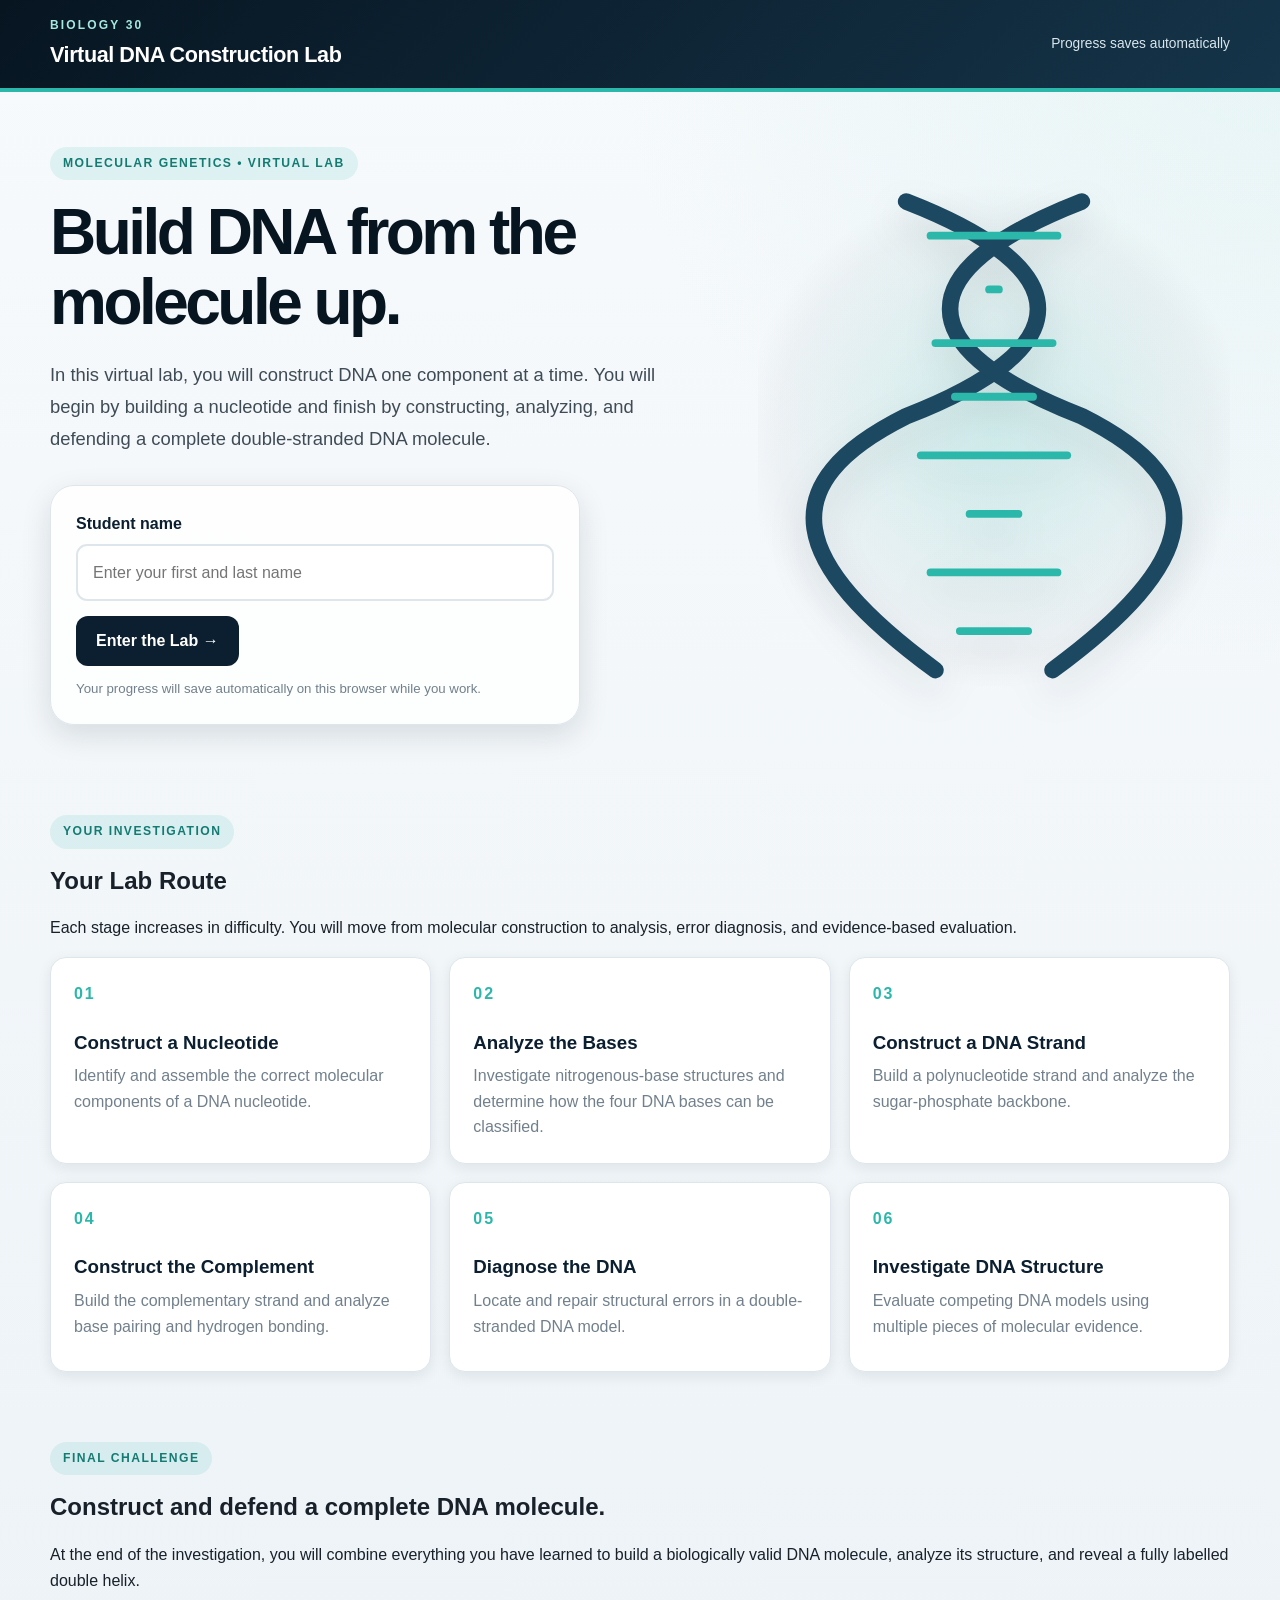
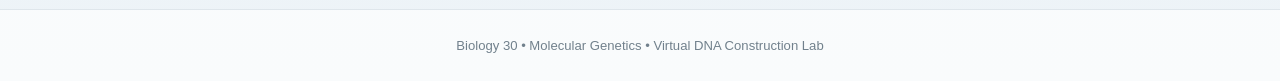
==== commit 87c5001c: "Update index.html" ====
--- a/index.html
+++ b/index.html
@@ -32,6 +32,11 @@
 
 <main class="home-page">
 
+
+  <!-- =====================================================
+       HERO
+       ===================================================== -->
+
   <section class="hero">
 
     <div class="hero-content">
@@ -45,87 +50,110 @@
       </h1>
 
       <p class="hero-intro">
-        In this lab, you will construct DNA one piece at a time.
-        You will begin with the components of a nucleotide and finish
-        by building and analyzing a complete double-stranded DNA molecule.
+        In this virtual lab, you will construct DNA one component
+        at a time. You will begin by building a nucleotide and finish
+        by constructing, analyzing, and defending a complete
+        double-stranded DNA molecule.
       </p>
 
 
+      <!-- =================================================
+           START / SAVED WORK CARD
+           ================================================= -->
+
       <div class="student-start-card">
 
-  <!-- SAVED WORK PANEL -->
-  <div id="saved-work-panel" hidden>
-
-    <div class="saved-work-badge">
-      Saved lab found
-    </div>
-
-    <h2>Continue your DNA lab?</h2>
-
-    <p>
-      Saved work was found for:
-      <strong id="saved-student-name"></strong>
-    </p>
-
-    <p class="small-note">
-      Continue the saved lab, or start a new lab for another student.
-    </p>
-
-    <div class="saved-work-actions">
-
-      <button
-        type="button"
-        id="continue-lab"
-        class="primary-button"
-      >
-        Continue Saved Lab →
-      </button>
-
-      <button
-        type="button"
-        id="new-lab"
-        class="secondary-button"
-      >
-        Start New Lab
-      </button>
-
-    </div>
-
-  </div>
-
-
-  <!-- NEW STUDENT PANEL -->
-  <div id="new-student-panel">
-
-    <label for="student-name">
-      Student name
-    </label>
-
-    <input
-      type="text"
-      id="student-name"
-      placeholder="Enter your first and last name"
-      autocomplete="name"
-    >
-
-    <button
-      type="button"
-      id="start-lab"
-      class="primary-button"
-    >
-      Enter the Lab →
-    </button>
-
-    <p class="small-note">
-      Your progress will be saved on this browser as you work.
-    </p>
-
-  </div>
-
-</div>
-
-    </div>
-
+
+        <!-- SAVED LAB FOUND -->
+
+        <div
+          id="saved-work-panel"
+          hidden
+        >
+
+          <div class="saved-work-badge">
+            Saved lab found
+          </div>
+
+          <h2>
+            Continue your DNA lab?
+          </h2>
+
+          <p>
+            Saved work was found for:
+            <strong id="saved-student-name"></strong>
+          </p>
+
+          <p class="small-note">
+            Continue the saved lab from where it was left,
+            or begin a new lab for another student.
+          </p>
+
+
+          <div class="saved-work-actions">
+
+            <button
+              type="button"
+              id="continue-lab"
+              class="primary-button"
+            >
+              Continue Saved Lab →
+            </button>
+
+
+            <button
+              type="button"
+              id="new-lab"
+              class="secondary-button"
+            >
+              Start New Lab
+            </button>
+
+          </div>
+
+        </div>
+
+
+        <!-- NEW STUDENT -->
+
+        <div id="new-student-panel">
+
+          <label for="student-name">
+            Student name
+          </label>
+
+          <input
+            type="text"
+            id="student-name"
+            placeholder="Enter your first and last name"
+            autocomplete="name"
+          >
+
+
+          <button
+            type="button"
+            id="start-lab"
+            class="primary-button"
+          >
+            Enter the Lab →
+          </button>
+
+
+          <p class="small-note">
+            Your progress will save automatically on this browser
+            while you work.
+          </p>
+
+        </div>
+
+      </div>
+
+    </div>
+
+
+    <!-- =================================================
+         DNA VISUAL
+         ================================================= -->
 
     <div class="hero-dna-visual">
 
@@ -138,22 +166,85 @@
 
         <path
           class="helix-backbone"
-          d="M120 20 C300 90 300 170 120 240 C-20 310 0 390 150 500"
+          d="
+            M120 20
+            C300 90 300 170 120 240
+            C-20 310 0 390 150 500
+          "
         />
 
         <path
           class="helix-backbone"
-          d="M300 20 C120 90 120 170 300 240 C440 310 420 390 270 500"
-        />
-
-        <line x1="145" y1="55" x2="275" y2="55" class="helix-rung"/>
-        <line x1="205" y1="110" x2="215" y2="110" class="helix-rung"/>
-        <line x1="270" y1="165" x2="150" y2="165" class="helix-rung"/>
-        <line x1="250" y1="220" x2="170" y2="220" class="helix-rung"/>
-        <line x1="135" y1="280" x2="285" y2="280" class="helix-rung"/>
-        <line x1="185" y1="340" x2="235" y2="340" class="helix-rung"/>
-        <line x1="275" y1="400" x2="145" y2="400" class="helix-rung"/>
-        <line x1="245" y1="460" x2="175" y2="460" class="helix-rung"/>
+          d="
+            M300 20
+            C120 90 120 170 300 240
+            C440 310 420 390 270 500
+          "
+        />
+
+        <line
+          x1="145"
+          y1="55"
+          x2="275"
+          y2="55"
+          class="helix-rung"
+        />
+
+        <line
+          x1="205"
+          y1="110"
+          x2="215"
+          y2="110"
+          class="helix-rung"
+        />
+
+        <line
+          x1="270"
+          y1="165"
+          x2="150"
+          y2="165"
+          class="helix-rung"
+        />
+
+        <line
+          x1="250"
+          y1="220"
+          x2="170"
+          y2="220"
+          class="helix-rung"
+        />
+
+        <line
+          x1="135"
+          y1="280"
+          x2="285"
+          y2="280"
+          class="helix-rung"
+        />
+
+        <line
+          x1="185"
+          y1="340"
+          x2="235"
+          y2="340"
+          class="helix-rung"
+        />
+
+        <line
+          x1="275"
+          y1="400"
+          x2="145"
+          y2="400"
+          class="helix-rung"
+        />
+
+        <line
+          x1="245"
+          y1="460"
+          x2="175"
+          y2="460"
+          class="helix-rung"
+        />
 
       </svg>
 
@@ -163,60 +254,196 @@
 
 
 
+  <!-- =====================================================
+       LAB ROUTE
+       ===================================================== -->
+
   <section class="lab-route">
 
-    <h2>Your Lab Route</h2>
+    <div class="route-heading">
+
+      <span class="eyebrow">
+        YOUR INVESTIGATION
+      </span>
+
+      <h2>
+        Your Lab Route
+      </h2>
+
+      <p>
+        Each stage increases in difficulty.
+        You will move from molecular construction to analysis,
+        error diagnosis, and evidence-based evaluation.
+      </p>
+
+    </div>
+
 
     <div class="route-grid">
 
-      <article class="route-card">
-        <span class="route-number">01</span>
-        <h3>Build a Nucleotide</h3>
-        <p>Assemble phosphate, deoxyribose and a nitrogenous base.</p>
-      </article>
-
-      <article class="route-card">
-        <span class="route-number">02</span>
-        <h3>Explore the Bases</h3>
-        <p>Compare the structures of purines and pyrimidines.</p>
-      </article>
-
-      <article class="route-card">
-        <span class="route-number">03</span>
-        <h3>Build a DNA Strand</h3>
-        <p>Connect nucleotides into a sugar-phosphate backbone.</p>
-      </article>
-
-      <article class="route-card">
-        <span class="route-number">04</span>
-        <h3>Build the Complement</h3>
-        <p>Add the correct complementary nucleotides.</p>
-      </article>
-
-      <article class="route-card">
-        <span class="route-number">05</span>
-        <h3>Make It Antiparallel</h3>
-        <p>Correctly orient the 5′ and 3′ ends.</p>
-      </article>
-
-      <article class="route-card">
-        <span class="route-number">06</span>
-        <h3>Form the Double Helix</h3>
-        <p>Turn the completed DNA ladder into a double helix.</p>
+
+      <!-- STAGE 1 -->
+
+      <article class="route-card">
+
+        <span class="route-number">
+          01
+        </span>
+
+        <h3>
+          Construct a Nucleotide
+        </h3>
+
+        <p>
+          Identify and assemble the correct molecular components
+          of a DNA nucleotide.
+        </p>
+
+      </article>
+
+
+      <!-- STAGE 2 -->
+
+      <article class="route-card">
+
+        <span class="route-number">
+          02
+        </span>
+
+        <h3>
+          Analyze the Bases
+        </h3>
+
+        <p>
+          Investigate nitrogenous-base structures and determine
+          how the four DNA bases can be classified.
+        </p>
+
+      </article>
+
+
+      <!-- STAGE 3 -->
+
+      <article class="route-card">
+
+        <span class="route-number">
+          03
+        </span>
+
+        <h3>
+          Construct a DNA Strand
+        </h3>
+
+        <p>
+          Build a polynucleotide strand and analyze the
+          sugar-phosphate backbone.
+        </p>
+
+      </article>
+
+
+      <!-- STAGE 4 -->
+
+      <article class="route-card">
+
+        <span class="route-number">
+          04
+        </span>
+
+        <h3>
+          Construct the Complement
+        </h3>
+
+        <p>
+          Build the complementary strand and analyze
+          base pairing and hydrogen bonding.
+        </p>
+
+      </article>
+
+
+      <!-- STAGE 5 -->
+
+      <article class="route-card">
+
+        <span class="route-number">
+          05
+        </span>
+
+        <h3>
+          Diagnose the DNA
+        </h3>
+
+        <p>
+          Locate and repair structural errors in a
+          double-stranded DNA model.
+        </p>
+
+      </article>
+
+
+      <!-- STAGE 6 -->
+
+      <article class="route-card">
+
+        <span class="route-number">
+          06
+        </span>
+
+        <h3>
+          Investigate DNA Structure
+        </h3>
+
+        <p>
+          Evaluate competing DNA models using multiple
+          pieces of molecular evidence.
+        </p>
+
       </article>
 
     </div>
 
   </section>
 
+
+
+  <!-- =====================================================
+       FINAL CHALLENGE PREVIEW
+       ===================================================== -->
+
+  <section class="final-challenge-preview">
+
+    <div>
+
+      <span class="eyebrow">
+        FINAL CHALLENGE
+      </span>
+
+      <h2>
+        Construct and defend a complete DNA molecule.
+      </h2>
+
+      <p>
+        At the end of the investigation, you will combine everything
+        you have learned to build a biologically valid DNA molecule,
+        analyze its structure, and reveal a fully labelled double helix.
+      </p>
+
+    </div>
+
+  </section>
+
+
 </main>
 
 
 <footer>
-  Biology 30 • Molecular Genetics
+  Biology 30 • Molecular Genetics • Virtual DNA Construction Lab
 </footer>
 
+
 <script src="script.js"></script>
 
 </body>
+
 </html>
--- a/style.css
+++ b/style.css
@@ -2721,3 +2721,62 @@
   }
 
 }
+/* =========================================================
+   SAVED WORK — HOME PAGE
+   ========================================================= */
+
+.saved-work-badge {
+  display: inline-block;
+
+  margin-bottom: 12px;
+  padding: 6px 11px;
+
+  border-radius: 999px;
+
+  background: var(--green-100);
+  color: #2f7552;
+
+  font-size: 0.75rem;
+  font-weight: 900;
+  letter-spacing: 0.08em;
+  text-transform: uppercase;
+}
+
+
+#saved-work-panel h2 {
+  margin-bottom: 10px;
+  color: var(--navy-900);
+}
+
+
+#saved-work-panel p {
+  color: var(--grey-700);
+}
+
+
+.saved-work-actions {
+  display: flex;
+  flex-wrap: wrap;
+  gap: 12px;
+
+  margin-top: 20px;
+}
+
+
+.saved-work-actions .primary-button,
+.saved-work-actions .secondary-button {
+  flex: 1 1 190px;
+}
+
+
+@media (max-width: 520px) {
+
+  .saved-work-actions {
+    flex-direction: column;
+  }
+
+  .saved-work-actions button {
+    width: 100%;
+  }
+
+}
